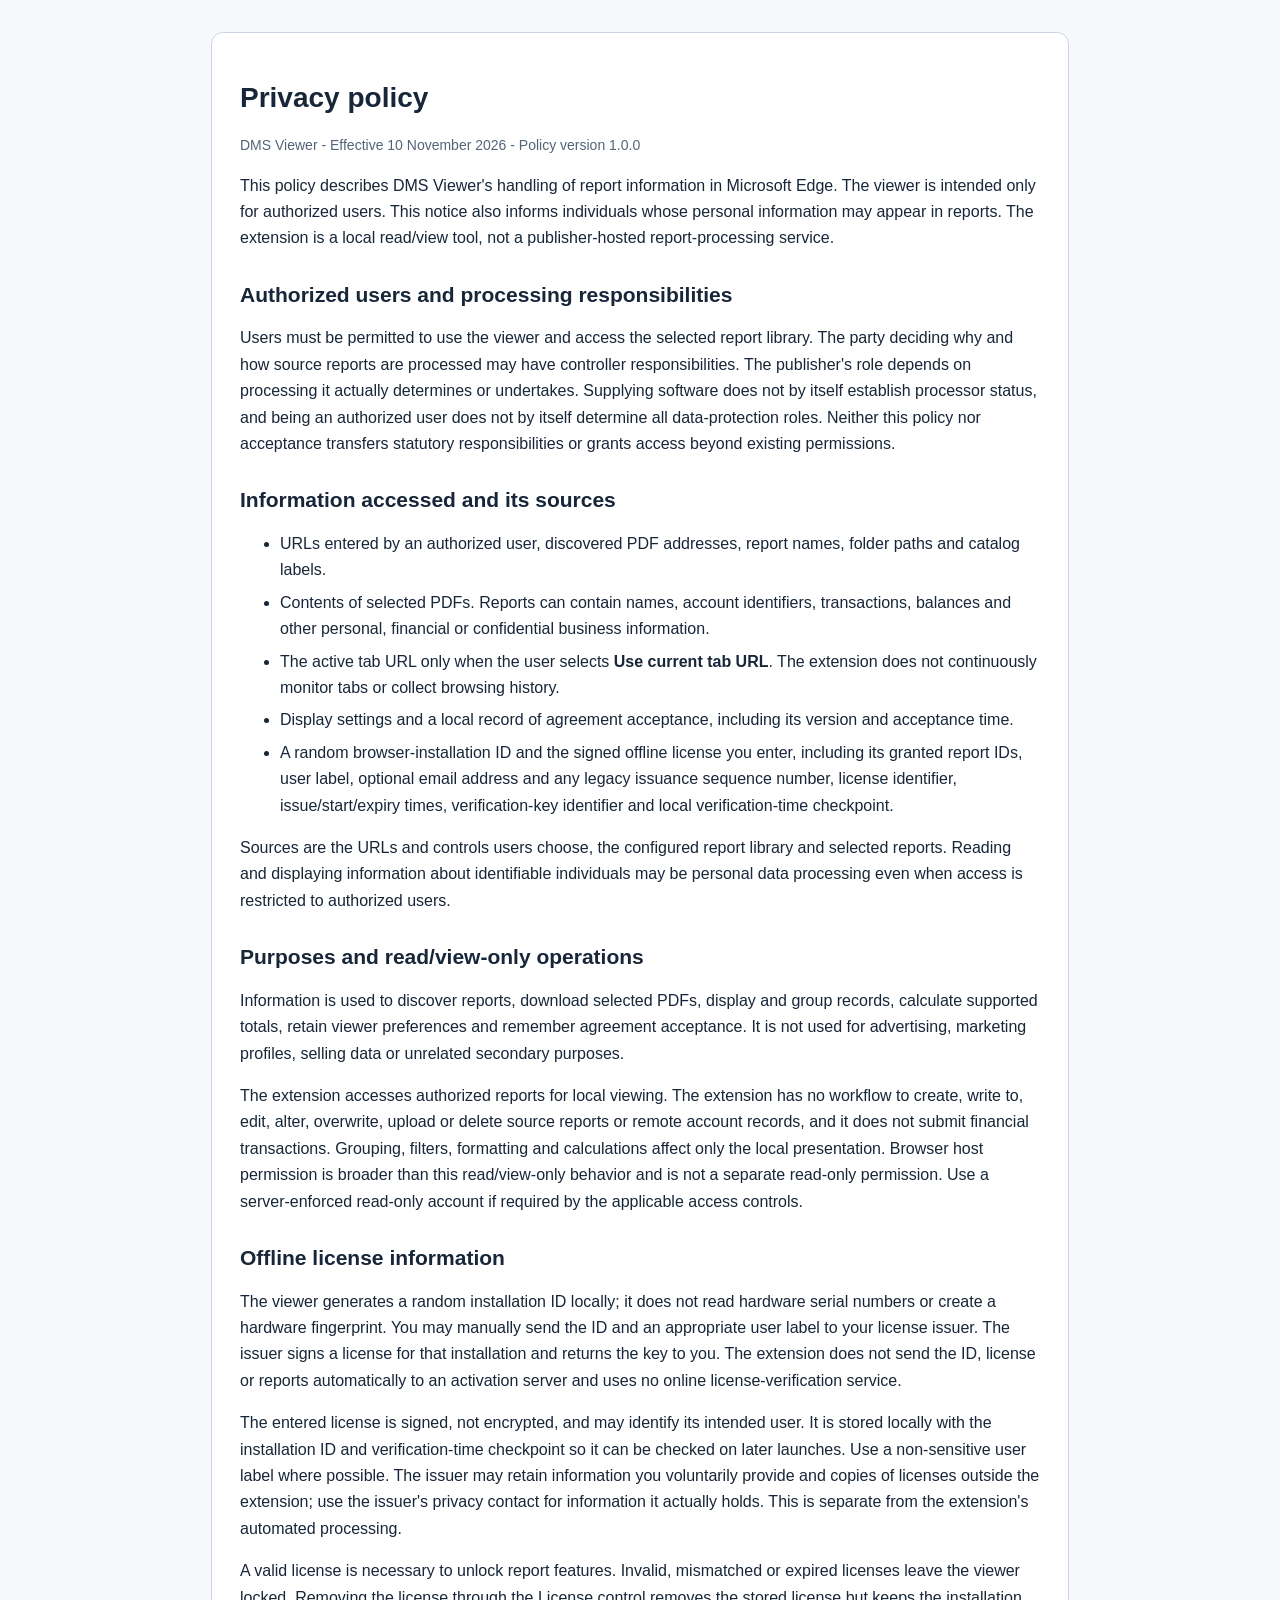
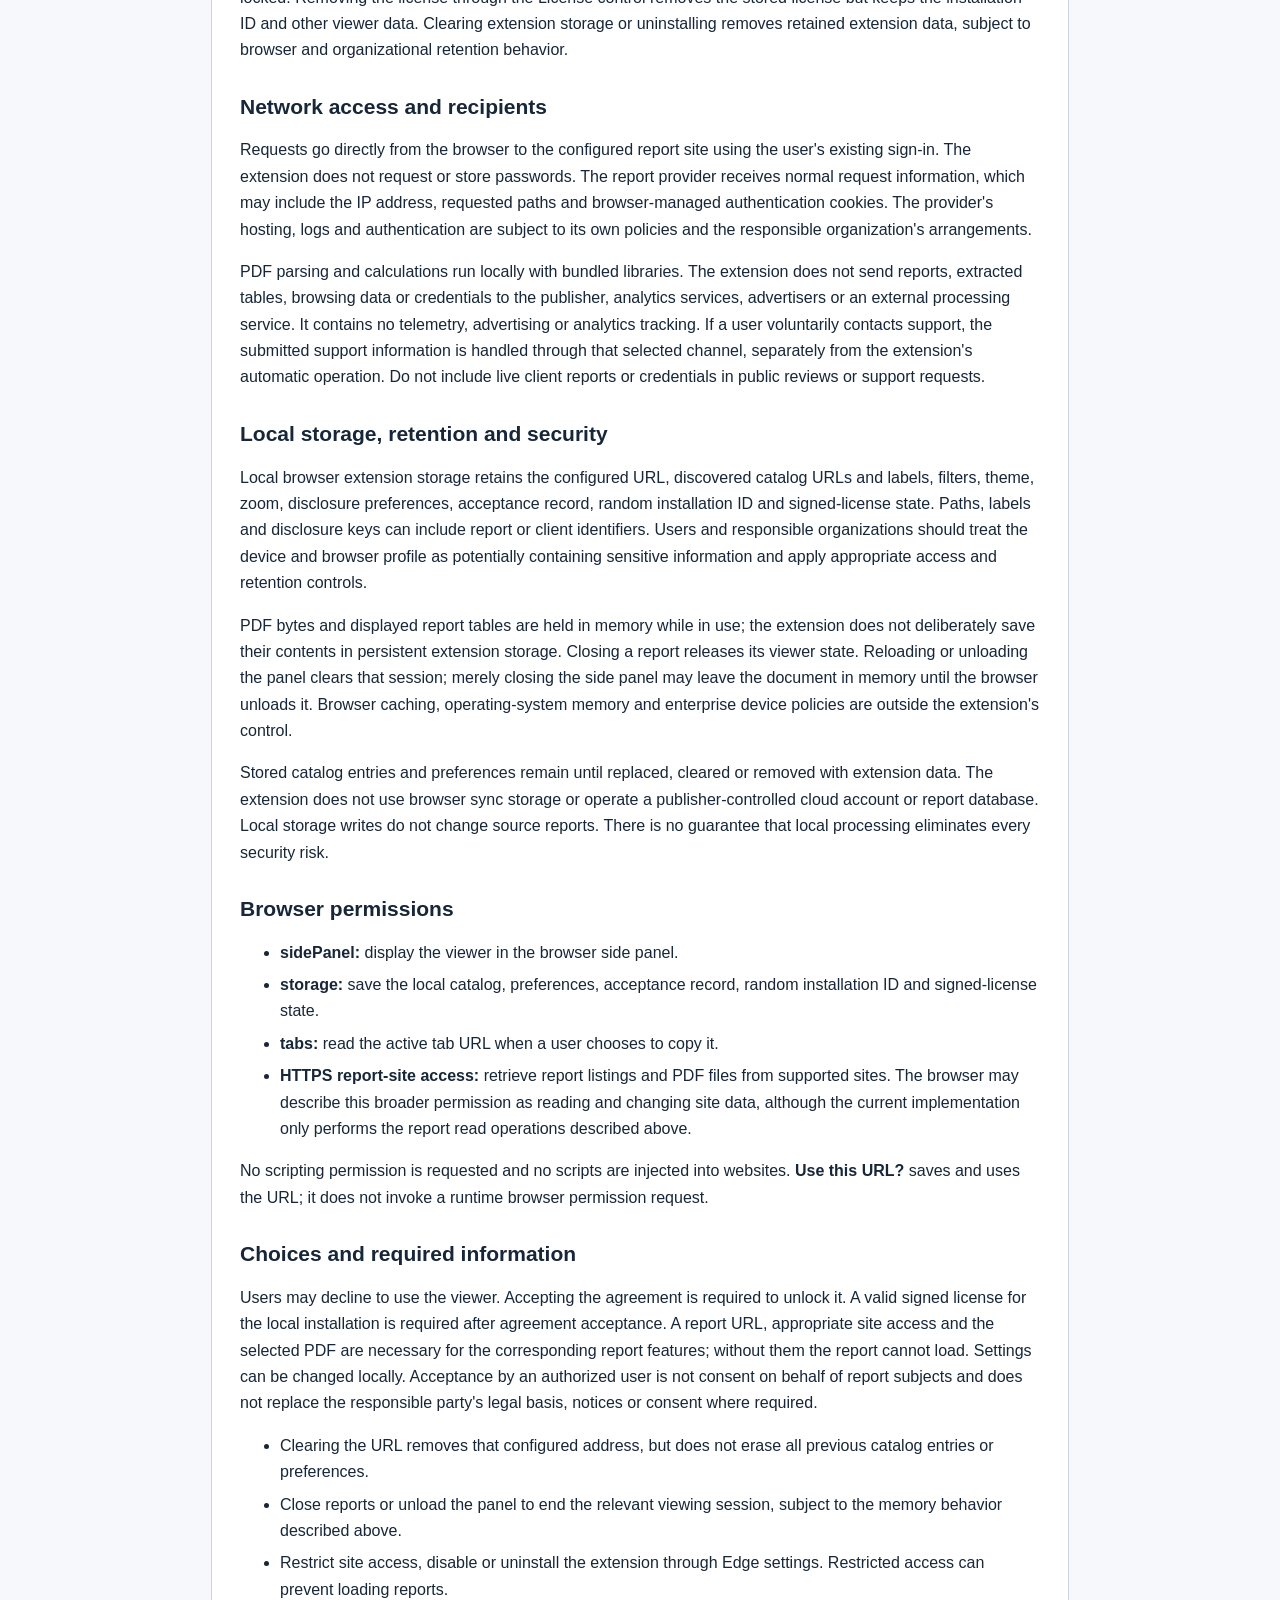
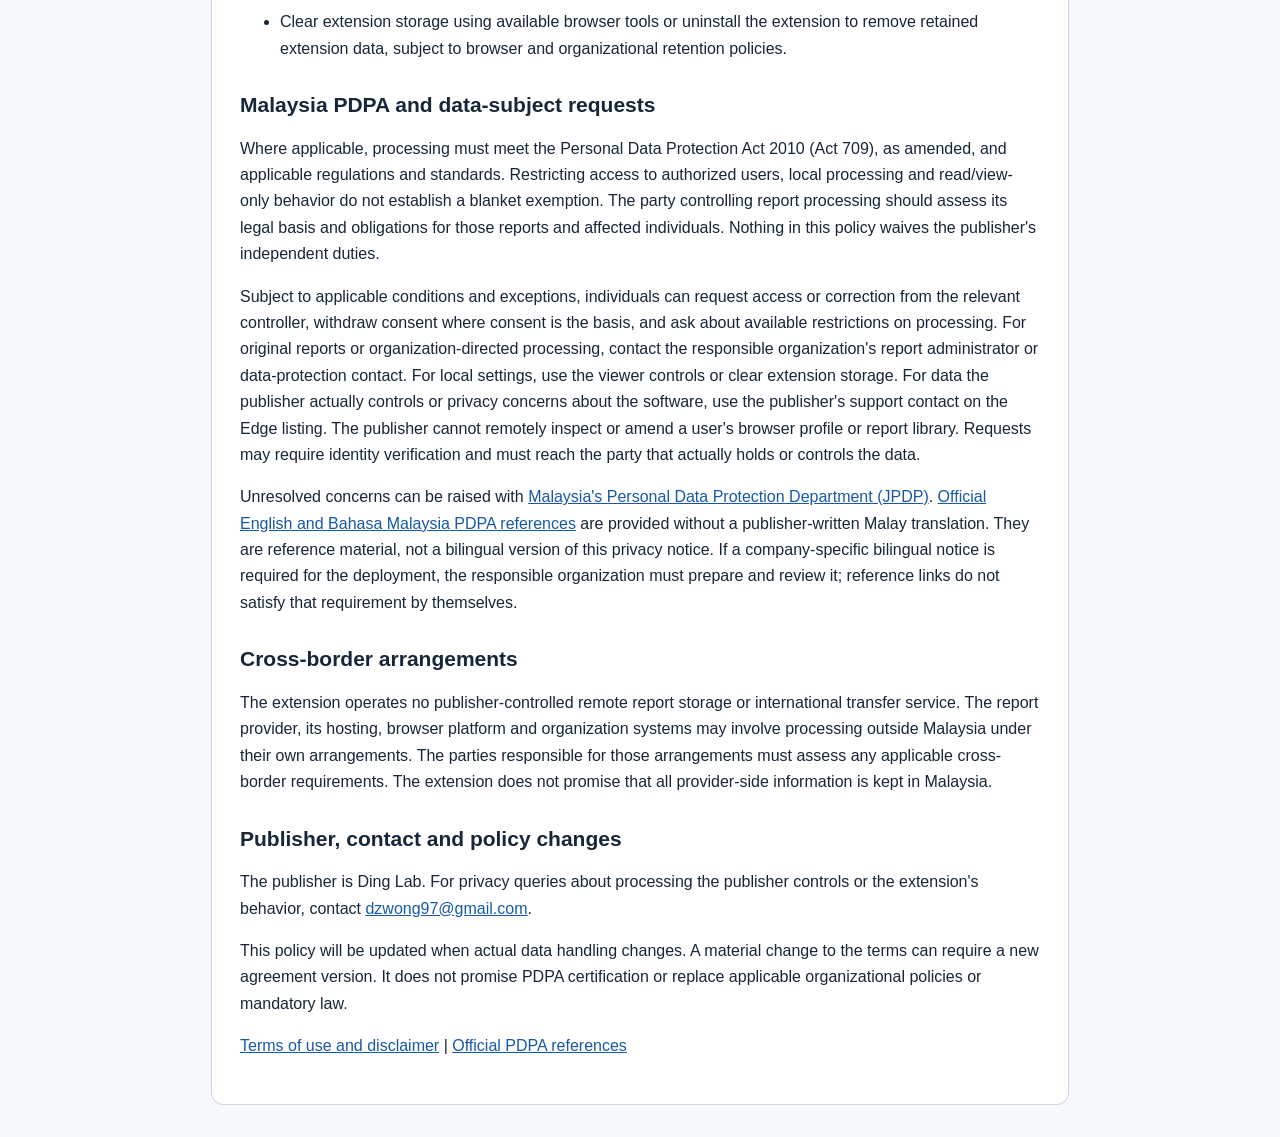
==== index.html @ 30d043ea "Publish DMS Viewer privacy policy and legal pages" ====
<!doctype html>
<html lang="en"><head><meta charset="utf-8"><meta name="viewport" content="width=device-width, initial-scale=1"><title>Privacy policy | DMS Viewer</title><link rel="stylesheet" href="legal.css"><script src="legal-page.js" defer></script></head><body><main><h1>Privacy policy</h1>
<p class="meta">DMS Viewer - Effective 10 November 2026 - Policy version 1.0.0</p>
<p>This policy describes DMS Viewer's handling of report information in Microsoft Edge. The viewer is intended only for authorized users. This notice also informs individuals whose personal information may appear in reports. The extension is a local read/view tool, not a publisher-hosted report-processing service.</p>
<h2>Authorized users and processing responsibilities</h2>
<p>Users must be permitted to use the viewer and access the selected report library. The party deciding why and how source reports are processed may have controller responsibilities. The publisher's role depends on processing it actually determines or undertakes. Supplying software does not by itself establish processor status, and being an authorized user does not by itself determine all data-protection roles. Neither this policy nor acceptance transfers statutory responsibilities or grants access beyond existing permissions.</p>
<h2>Information accessed and its sources</h2>
<ul><li>URLs entered by an authorized user, discovered PDF addresses, report names, folder paths and catalog labels.</li><li>Contents of selected PDFs. Reports can contain names, account identifiers, transactions, balances and other personal, financial or confidential business information.</li><li>The active tab URL only when the user selects <strong>Use current tab URL</strong>. The extension does not continuously monitor tabs or collect browsing history.</li><li>Display settings and a local record of agreement acceptance, including its version and acceptance time.</li><li>A random browser-installation ID and the signed offline license you enter, including its granted report IDs, user label, optional email address and any legacy issuance sequence number, license identifier, issue/start/expiry times, verification-key identifier and local verification-time checkpoint.</li></ul>
<p>Sources are the URLs and controls users choose, the configured report library and selected reports. Reading and displaying information about identifiable individuals may be personal data processing even when access is restricted to authorized users.</p>
<h2>Purposes and read/view-only operations</h2>
<p>Information is used to discover reports, download selected PDFs, display and group records, calculate supported totals, retain viewer preferences and remember agreement acceptance. It is not used for advertising, marketing profiles, selling data or unrelated secondary purposes.</p>
<p>The extension accesses authorized reports for local viewing. The extension has no workflow to create, write to, edit, alter, overwrite, upload or delete source reports or remote account records, and it does not submit financial transactions. Grouping, filters, formatting and calculations affect only the local presentation. Browser host permission is broader than this read/view-only behavior and is not a separate read-only permission. Use a server-enforced read-only account if required by the applicable access controls.</p>
<h2>Offline license information</h2>
<p>The viewer generates a random installation ID locally; it does not read hardware serial numbers or create a hardware fingerprint. You may manually send the ID and an appropriate user label to your license issuer. The issuer signs a license for that installation and returns the key to you. The extension does not send the ID, license or reports automatically to an activation server and uses no online license-verification service.</p>
<p>The entered license is signed, not encrypted, and may identify its intended user. It is stored locally with the installation ID and verification-time checkpoint so it can be checked on later launches. Use a non-sensitive user label where possible. The issuer may retain information you voluntarily provide and copies of licenses outside the extension; use the issuer's privacy contact for information it actually holds. This is separate from the extension's automated processing.</p>
<p>A valid license is necessary to unlock report features. Invalid, mismatched or expired licenses leave the viewer locked. Removing the license through the License control removes the stored license but keeps the installation ID and other viewer data. Clearing extension storage or uninstalling removes retained extension data, subject to browser and organizational retention behavior.</p>
<h2>Network access and recipients</h2>
<p>Requests go directly from the browser to the configured report site using the user's existing sign-in. The extension does not request or store passwords. The report provider receives normal request information, which may include the IP address, requested paths and browser-managed authentication cookies. The provider's hosting, logs and authentication are subject to its own policies and the responsible organization's arrangements.</p>
<p>PDF parsing and calculations run locally with bundled libraries. The extension does not send reports, extracted tables, browsing data or credentials to the publisher, analytics services, advertisers or an external processing service. It contains no telemetry, advertising or analytics tracking. If a user voluntarily contacts support, the submitted support information is handled through that selected channel, separately from the extension's automatic operation. Do not include live client reports or credentials in public reviews or support requests.</p>
<h2>Local storage, retention and security</h2>
<p>Local browser extension storage retains the configured URL, discovered catalog URLs and labels, filters, theme, zoom, disclosure preferences, acceptance record, random installation ID and signed-license state. Paths, labels and disclosure keys can include report or client identifiers. Users and responsible organizations should treat the device and browser profile as potentially containing sensitive information and apply appropriate access and retention controls.</p>
<p>PDF bytes and displayed report tables are held in memory while in use; the extension does not deliberately save their contents in persistent extension storage. Closing a report releases its viewer state. Reloading or unloading the panel clears that session; merely closing the side panel may leave the document in memory until the browser unloads it. Browser caching, operating-system memory and enterprise device policies are outside the extension's control.</p>
<p>Stored catalog entries and preferences remain until replaced, cleared or removed with extension data. The extension does not use browser sync storage or operate a publisher-controlled cloud account or report database. Local storage writes do not change source reports. There is no guarantee that local processing eliminates every security risk.</p>
<h2>Browser permissions</h2>
<ul><li><strong>sidePanel:</strong> display the viewer in the browser side panel.</li><li><strong>storage:</strong> save the local catalog, preferences, acceptance record, random installation ID and signed-license state.</li><li><strong>tabs:</strong> read the active tab URL when a user chooses to copy it.</li><li><strong>HTTPS report-site access:</strong> retrieve report listings and PDF files from supported sites. The browser may describe this broader permission as reading and changing site data, although the current implementation only performs the report read operations described above.</li></ul>
<p>No scripting permission is requested and no scripts are injected into websites. <strong>Use this URL?</strong> saves and uses the URL; it does not invoke a runtime browser permission request.</p>
<h2>Choices and required information</h2>
<p>Users may decline to use the viewer. Accepting the agreement is required to unlock it. A valid signed license for the local installation is required after agreement acceptance. A report URL, appropriate site access and the selected PDF are necessary for the corresponding report features; without them the report cannot load. Settings can be changed locally. Acceptance by an authorized user is not consent on behalf of report subjects and does not replace the responsible party's legal basis, notices or consent where required.</p>
<ul><li>Clearing the URL removes that configured address, but does not erase all previous catalog entries or preferences.</li><li>Close reports or unload the panel to end the relevant viewing session, subject to the memory behavior described above.</li><li>Restrict site access, disable or uninstall the extension through Edge settings. Restricted access can prevent loading reports.</li><li>Clear extension storage using available browser tools or uninstall the extension to remove retained extension data, subject to browser and organizational retention policies.</li></ul>
<h2>Malaysia PDPA and data-subject requests</h2>
<p>Where applicable, processing must meet the Personal Data Protection Act 2010 (Act 709), as amended, and applicable regulations and standards. Restricting access to authorized users, local processing and read/view-only behavior do not establish a blanket exemption. The party controlling report processing should assess its legal basis and obligations for those reports and affected individuals. Nothing in this policy waives the publisher's independent duties.</p>
<p>Subject to applicable conditions and exceptions, individuals can request access or correction from the relevant controller, withdraw consent where consent is the basis, and ask about available restrictions on processing. For original reports or organization-directed processing, contact the responsible organization's report administrator or data-protection contact. For local settings, use the viewer controls or clear extension storage. For data the publisher actually controls or privacy concerns about the software, use the publisher's support contact on the Edge listing. The publisher cannot remotely inspect or amend a user's browser profile or report library. Requests may require identity verification and must reach the party that actually holds or controls the data.</p>
<p>Unresolved concerns can be raised with <a href="https://www.pdp.gov.my/" target="_blank" rel="noopener">Malaysia's Personal Data Protection Department (JPDP)</a>. <a href="pdpa-official-references.html">Official English and Bahasa Malaysia PDPA references</a> are provided without a publisher-written Malay translation. They are reference material, not a bilingual version of this privacy notice. If a company-specific bilingual notice is required for the deployment, the responsible organization must prepare and review it; reference links do not satisfy that requirement by themselves.</p>
<h2>Cross-border arrangements</h2>
<p>The extension operates no publisher-controlled remote report storage or international transfer service. The report provider, its hosting, browser platform and organization systems may involve processing outside Malaysia under their own arrangements. The parties responsible for those arrangements must assess any applicable cross-border requirements. The extension does not promise that all provider-side information is kept in Malaysia.</p>
<h2>Publisher, contact and policy changes</h2>
<p>The publisher is Ding Lab. For privacy queries about processing the publisher controls or the extension's behavior, contact <a href="mailto:dzwong97@gmail.com">dzwong97@gmail.com</a>.</p>
<p>This policy will be updated when actual data handling changes. A material change to the terms can require a new agreement version. It does not promise PDPA certification or replace applicable organizational policies or mandatory law.</p>
<p><a href="disclaimer.html">Terms of use and disclaimer</a> | <a href="pdpa-official-references.html">Official PDPA references</a></p>
</main></body></html>
---- legal.css ----
body{margin:0;background:#f6f8fb;color:#172638;font:16px/1.65 "Segoe UI",Arial,sans-serif}main{max-width:800px;margin:32px auto;padding:28px;background:#fff;border:1px solid #cbd5e1;border-radius:12px}h1,h2{line-height:1.25}h1{font-size:28px}h2{font-size:21px;margin-top:30px}a{color:#1759a6}li+li{margin-top:6px}.meta{color:#536477;font-size:14px}@media(max-width:600px){main{margin:0;padding:20px;border:0;border-radius:0}}
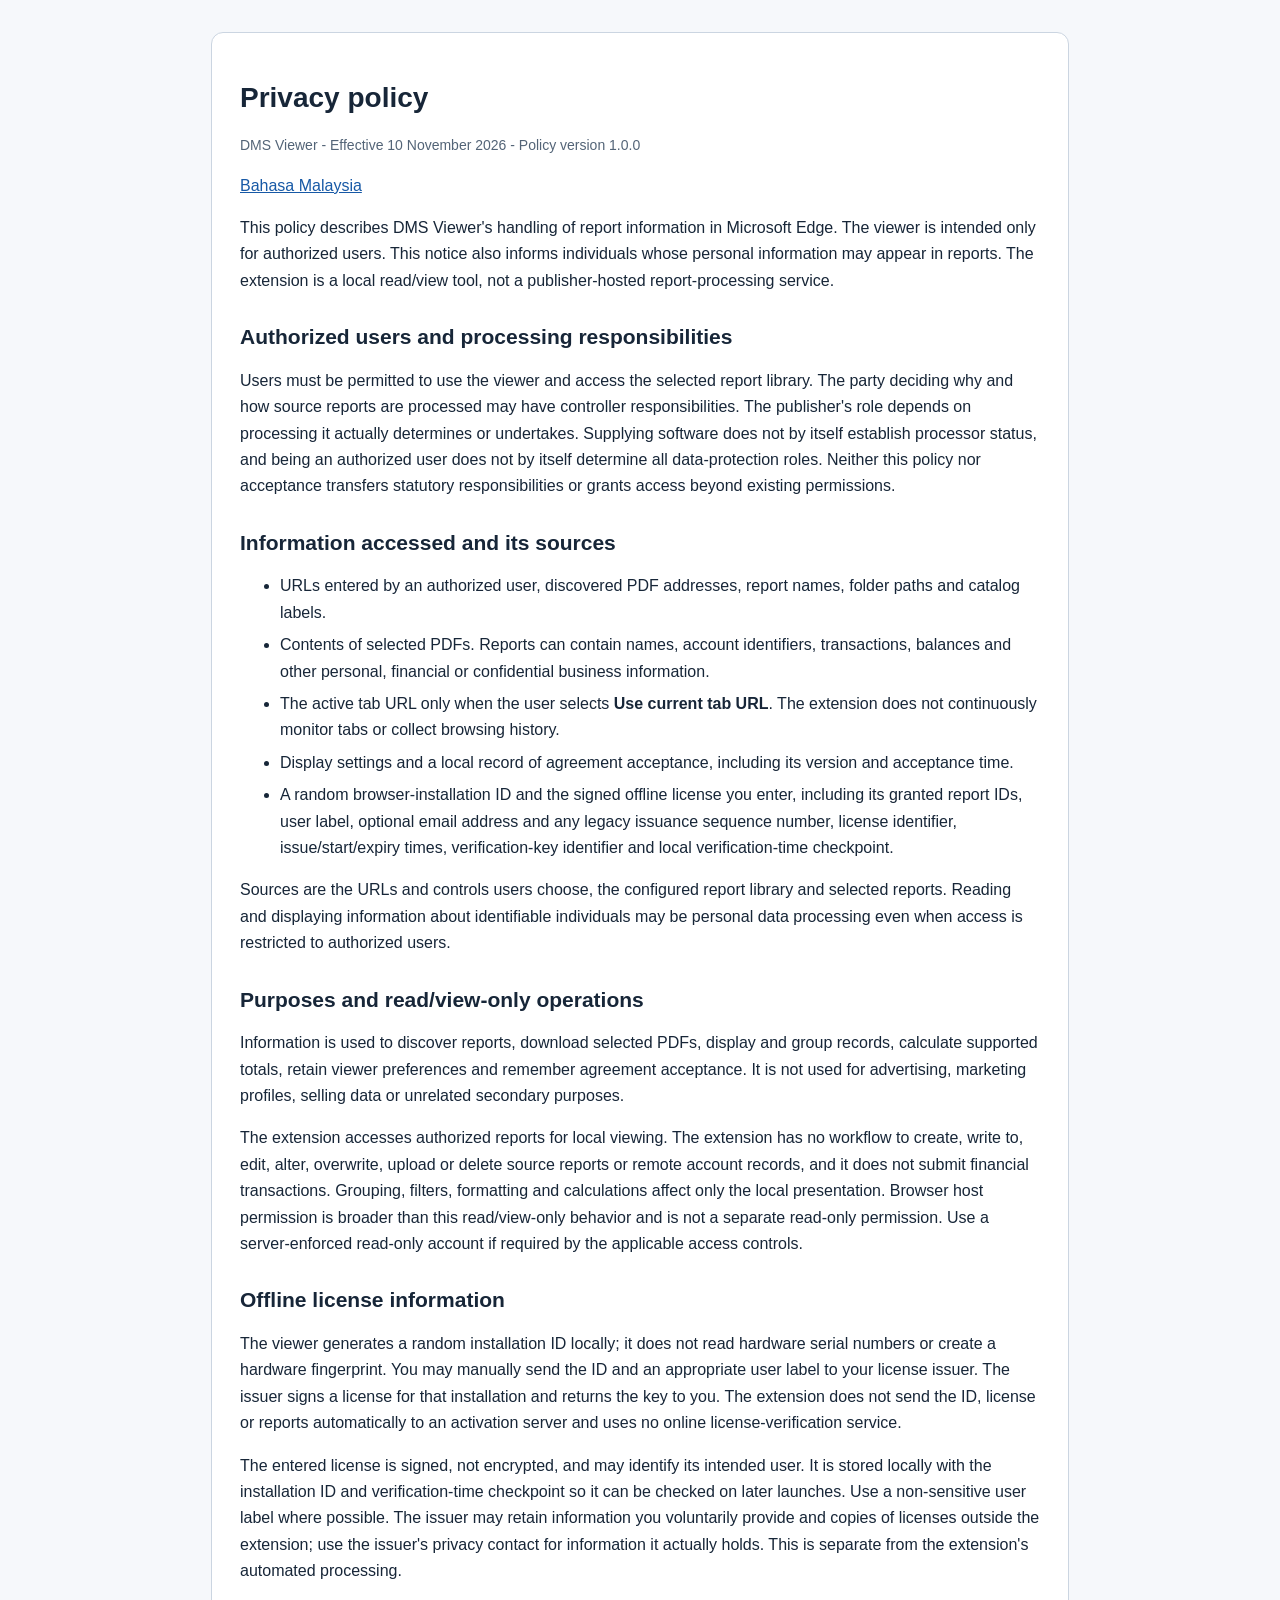
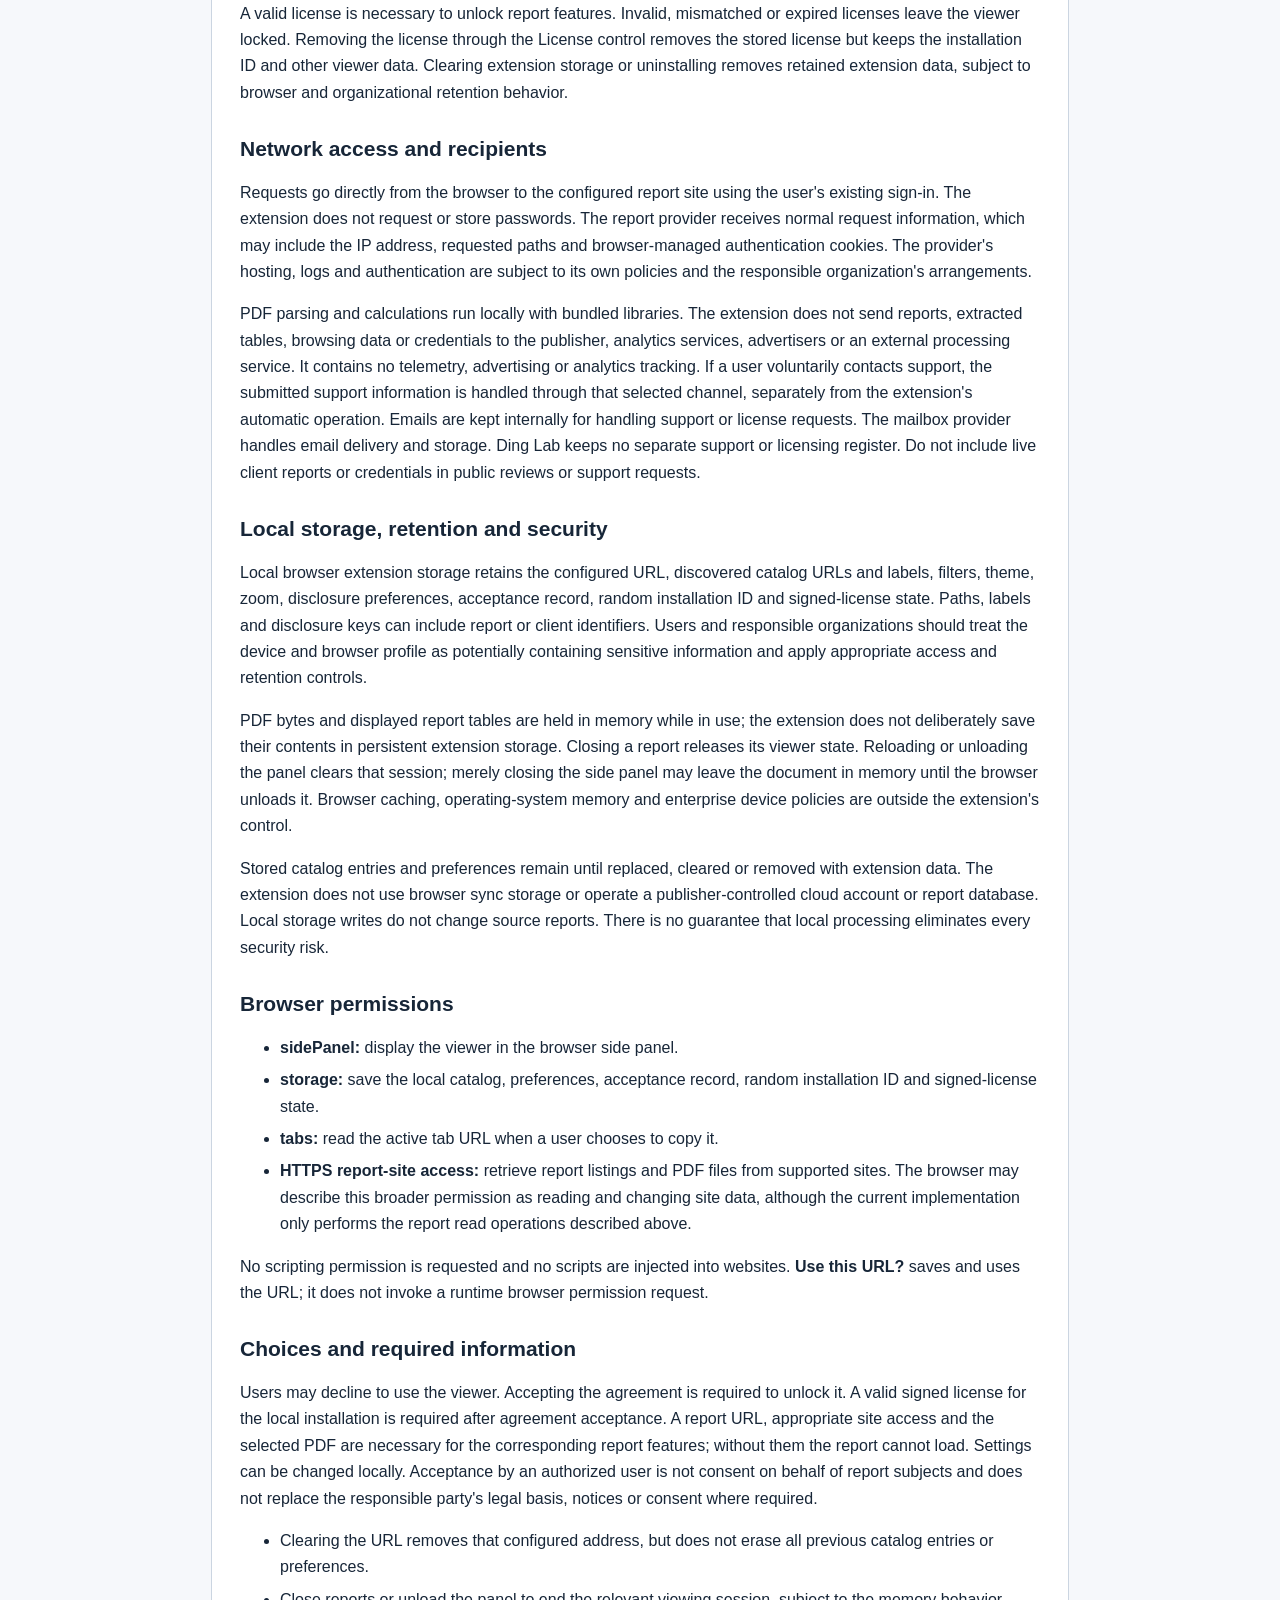
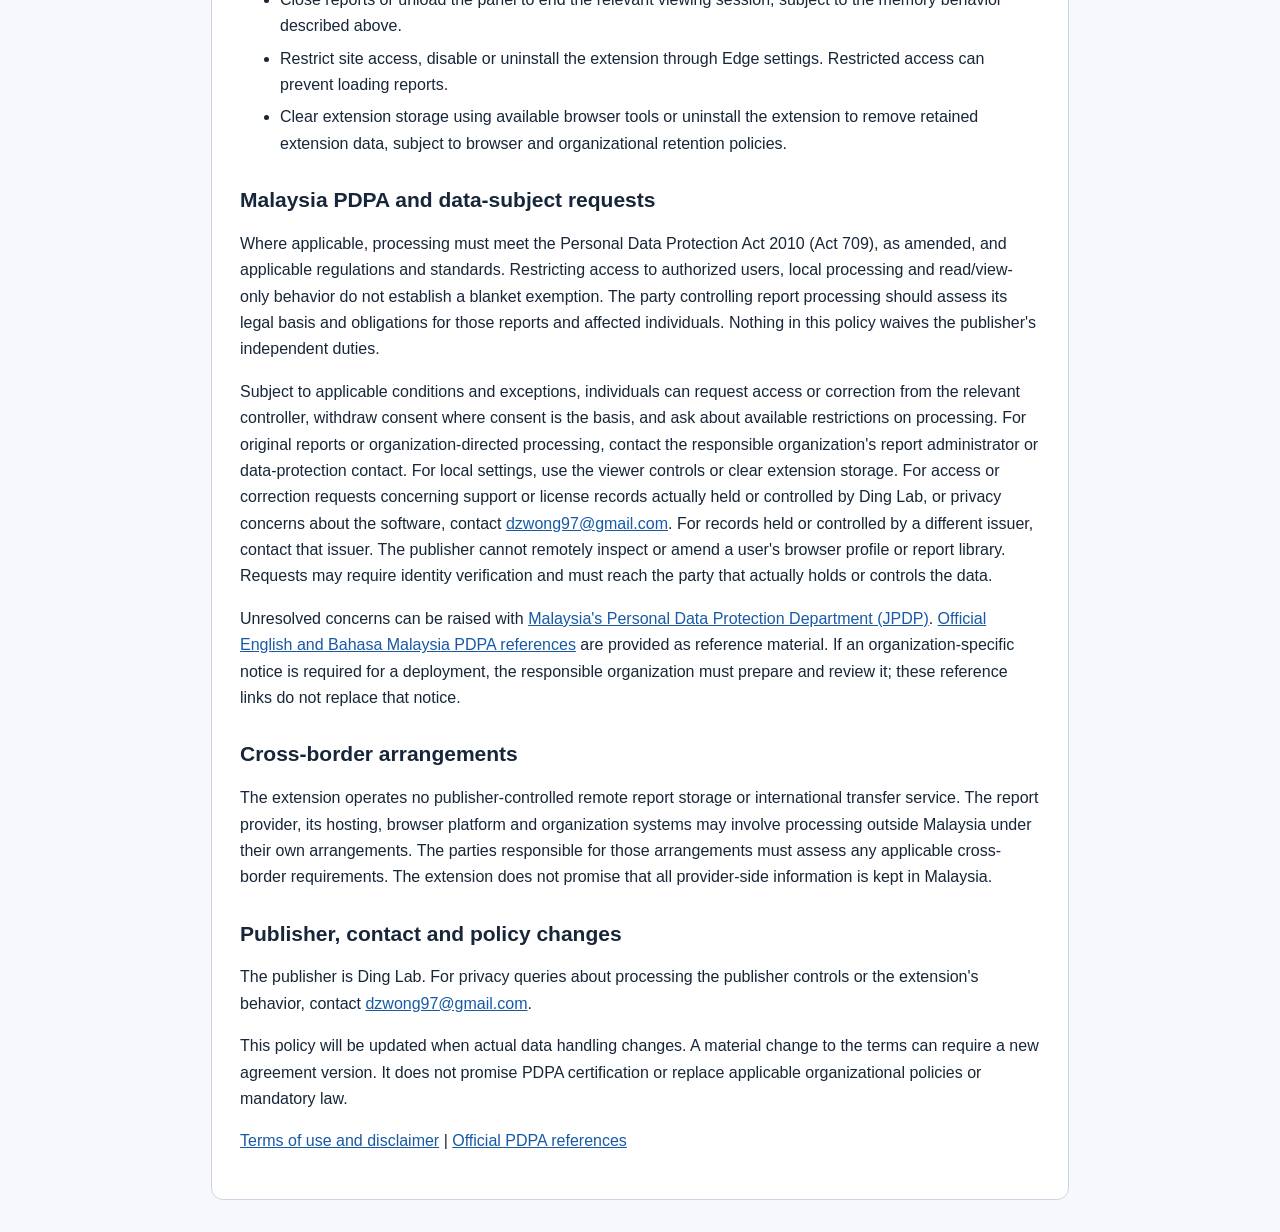
==== commit 62749613: "Publish bilingual privacy notice and clarify support email handling" ====
--- a/index.html
+++ b/index.html
@@ -1,6 +1,7 @@
 <!doctype html>
 <html lang="en"><head><meta charset="utf-8"><meta name="viewport" content="width=device-width, initial-scale=1"><title>Privacy policy | DMS Viewer</title><link rel="stylesheet" href="legal.css"><script src="legal-page.js" defer></script></head><body><main><h1>Privacy policy</h1>
 <p class="meta">DMS Viewer - Effective 10 November 2026 - Policy version 1.0.0</p>
+<p><a href="privacy-policy-ms.html" lang="ms">Bahasa Malaysia</a></p>
 <p>This policy describes DMS Viewer's handling of report information in Microsoft Edge. The viewer is intended only for authorized users. This notice also informs individuals whose personal information may appear in reports. The extension is a local read/view tool, not a publisher-hosted report-processing service.</p>
 <h2>Authorized users and processing responsibilities</h2>
 <p>Users must be permitted to use the viewer and access the selected report library. The party deciding why and how source reports are processed may have controller responsibilities. The publisher's role depends on processing it actually determines or undertakes. Supplying software does not by itself establish processor status, and being an authorized user does not by itself determine all data-protection roles. Neither this policy nor acceptance transfers statutory responsibilities or grants access beyond existing permissions.</p>
@@ -16,7 +17,7 @@
 <p>A valid license is necessary to unlock report features. Invalid, mismatched or expired licenses leave the viewer locked. Removing the license through the License control removes the stored license but keeps the installation ID and other viewer data. Clearing extension storage or uninstalling removes retained extension data, subject to browser and organizational retention behavior.</p>
 <h2>Network access and recipients</h2>
 <p>Requests go directly from the browser to the configured report site using the user's existing sign-in. The extension does not request or store passwords. The report provider receives normal request information, which may include the IP address, requested paths and browser-managed authentication cookies. The provider's hosting, logs and authentication are subject to its own policies and the responsible organization's arrangements.</p>
-<p>PDF parsing and calculations run locally with bundled libraries. The extension does not send reports, extracted tables, browsing data or credentials to the publisher, analytics services, advertisers or an external processing service. It contains no telemetry, advertising or analytics tracking. If a user voluntarily contacts support, the submitted support information is handled through that selected channel, separately from the extension's automatic operation. Do not include live client reports or credentials in public reviews or support requests.</p>
+<p>PDF parsing and calculations run locally with bundled libraries. The extension does not send reports, extracted tables, browsing data or credentials to the publisher, analytics services, advertisers or an external processing service. It contains no telemetry, advertising or analytics tracking. If a user voluntarily contacts support, the submitted support information is handled through that selected channel, separately from the extension's automatic operation. Emails are kept internally for handling support or license requests. The mailbox provider handles email delivery and storage. Ding Lab keeps no separate support or licensing register. Do not include live client reports or credentials in public reviews or support requests.</p>
 <h2>Local storage, retention and security</h2>
 <p>Local browser extension storage retains the configured URL, discovered catalog URLs and labels, filters, theme, zoom, disclosure preferences, acceptance record, random installation ID and signed-license state. Paths, labels and disclosure keys can include report or client identifiers. Users and responsible organizations should treat the device and browser profile as potentially containing sensitive information and apply appropriate access and retention controls.</p>
 <p>PDF bytes and displayed report tables are held in memory while in use; the extension does not deliberately save their contents in persistent extension storage. Closing a report releases its viewer state. Reloading or unloading the panel clears that session; merely closing the side panel may leave the document in memory until the browser unloads it. Browser caching, operating-system memory and enterprise device policies are outside the extension's control.</p>
@@ -29,8 +30,8 @@
 <ul><li>Clearing the URL removes that configured address, but does not erase all previous catalog entries or preferences.</li><li>Close reports or unload the panel to end the relevant viewing session, subject to the memory behavior described above.</li><li>Restrict site access, disable or uninstall the extension through Edge settings. Restricted access can prevent loading reports.</li><li>Clear extension storage using available browser tools or uninstall the extension to remove retained extension data, subject to browser and organizational retention policies.</li></ul>
 <h2>Malaysia PDPA and data-subject requests</h2>
 <p>Where applicable, processing must meet the Personal Data Protection Act 2010 (Act 709), as amended, and applicable regulations and standards. Restricting access to authorized users, local processing and read/view-only behavior do not establish a blanket exemption. The party controlling report processing should assess its legal basis and obligations for those reports and affected individuals. Nothing in this policy waives the publisher's independent duties.</p>
-<p>Subject to applicable conditions and exceptions, individuals can request access or correction from the relevant controller, withdraw consent where consent is the basis, and ask about available restrictions on processing. For original reports or organization-directed processing, contact the responsible organization's report administrator or data-protection contact. For local settings, use the viewer controls or clear extension storage. For data the publisher actually controls or privacy concerns about the software, use the publisher's support contact on the Edge listing. The publisher cannot remotely inspect or amend a user's browser profile or report library. Requests may require identity verification and must reach the party that actually holds or controls the data.</p>
-<p>Unresolved concerns can be raised with <a href="https://www.pdp.gov.my/" target="_blank" rel="noopener">Malaysia's Personal Data Protection Department (JPDP)</a>. <a href="pdpa-official-references.html">Official English and Bahasa Malaysia PDPA references</a> are provided without a publisher-written Malay translation. They are reference material, not a bilingual version of this privacy notice. If a company-specific bilingual notice is required for the deployment, the responsible organization must prepare and review it; reference links do not satisfy that requirement by themselves.</p>
+<p>Subject to applicable conditions and exceptions, individuals can request access or correction from the relevant controller, withdraw consent where consent is the basis, and ask about available restrictions on processing. For original reports or organization-directed processing, contact the responsible organization's report administrator or data-protection contact. For local settings, use the viewer controls or clear extension storage. For access or correction requests concerning support or license records actually held or controlled by Ding Lab, or privacy concerns about the software, contact <a href="mailto:dzwong97@gmail.com">dzwong97@gmail.com</a>. For records held or controlled by a different issuer, contact that issuer. The publisher cannot remotely inspect or amend a user's browser profile or report library. Requests may require identity verification and must reach the party that actually holds or controls the data.</p>
+<p>Unresolved concerns can be raised with <a href="https://www.pdp.gov.my/" target="_blank" rel="noopener">Malaysia's Personal Data Protection Department (JPDP)</a>. <a href="pdpa-official-references.html">Official English and Bahasa Malaysia PDPA references</a> are provided as reference material. If an organization-specific notice is required for a deployment, the responsible organization must prepare and review it; these reference links do not replace that notice.</p>
 <h2>Cross-border arrangements</h2>
 <p>The extension operates no publisher-controlled remote report storage or international transfer service. The report provider, its hosting, browser platform and organization systems may involve processing outside Malaysia under their own arrangements. The parties responsible for those arrangements must assess any applicable cross-border requirements. The extension does not promise that all provider-side information is kept in Malaysia.</p>
 <h2>Publisher, contact and policy changes</h2>
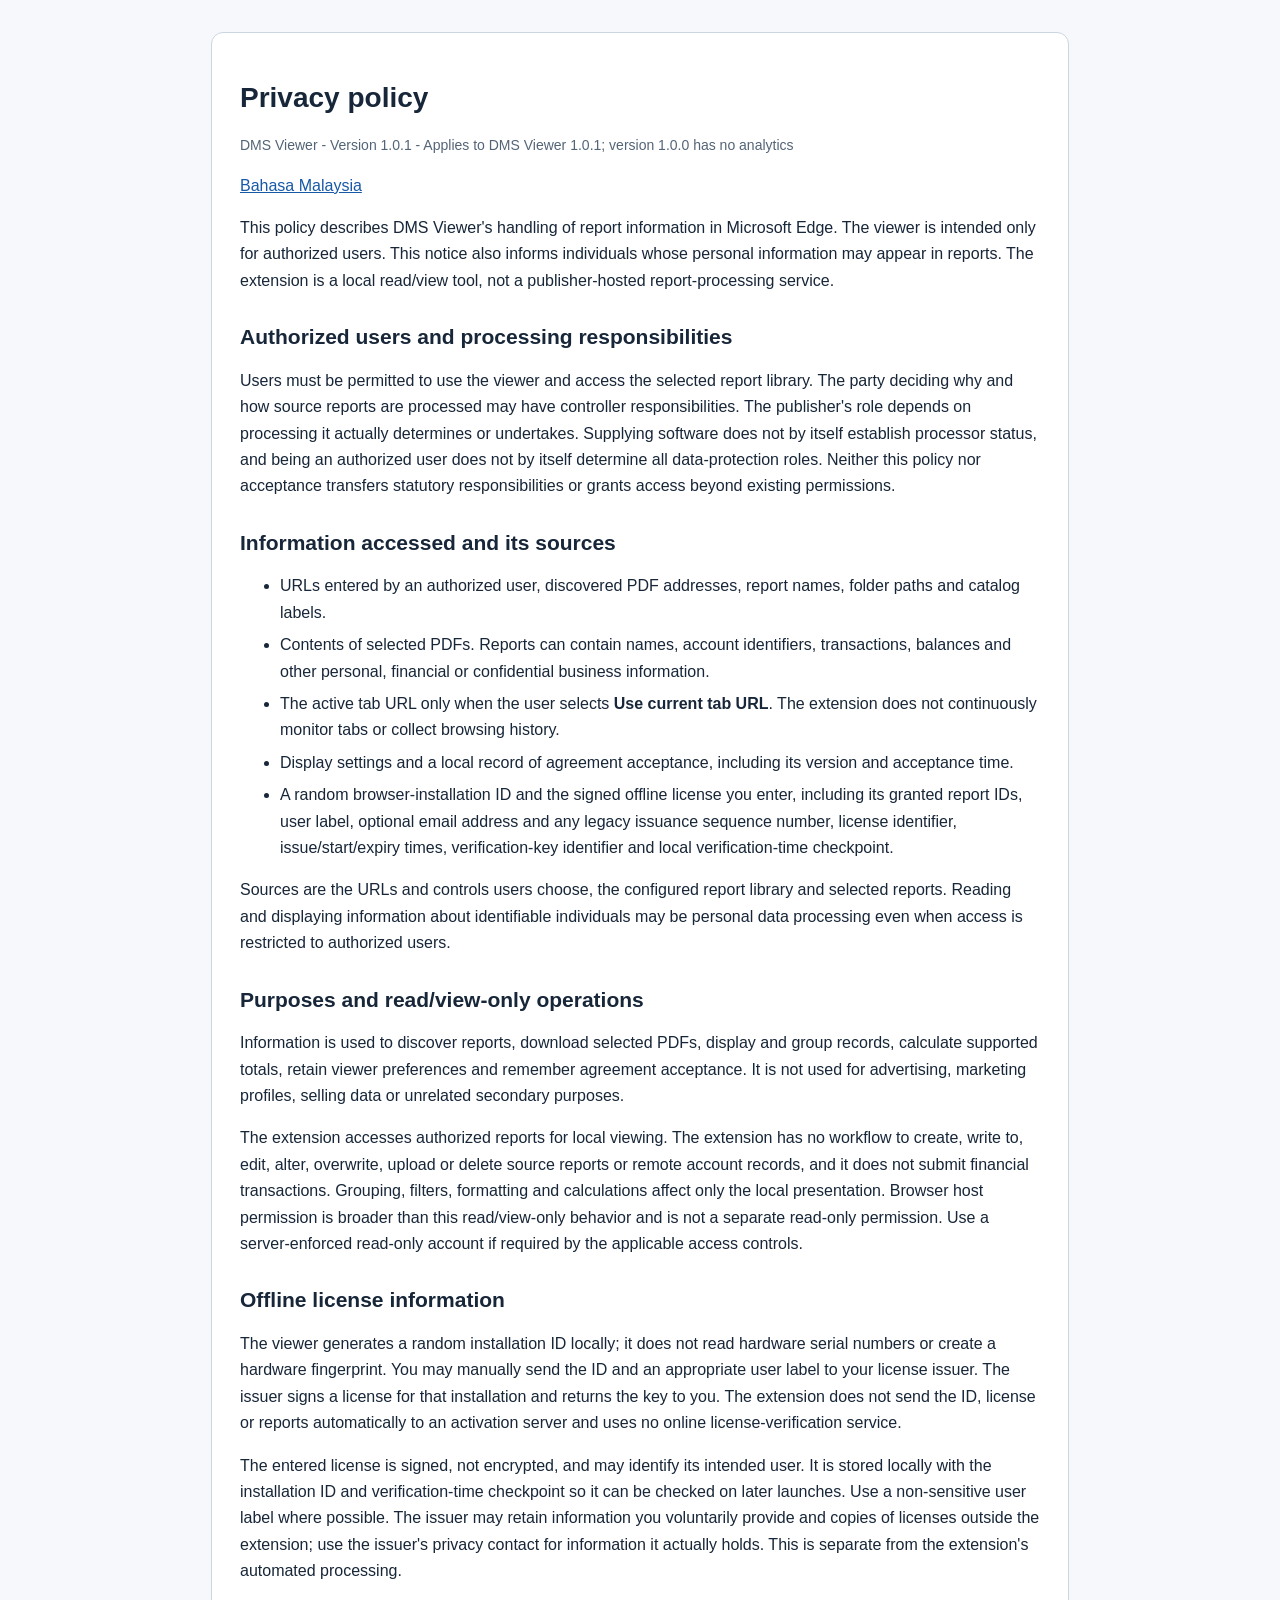
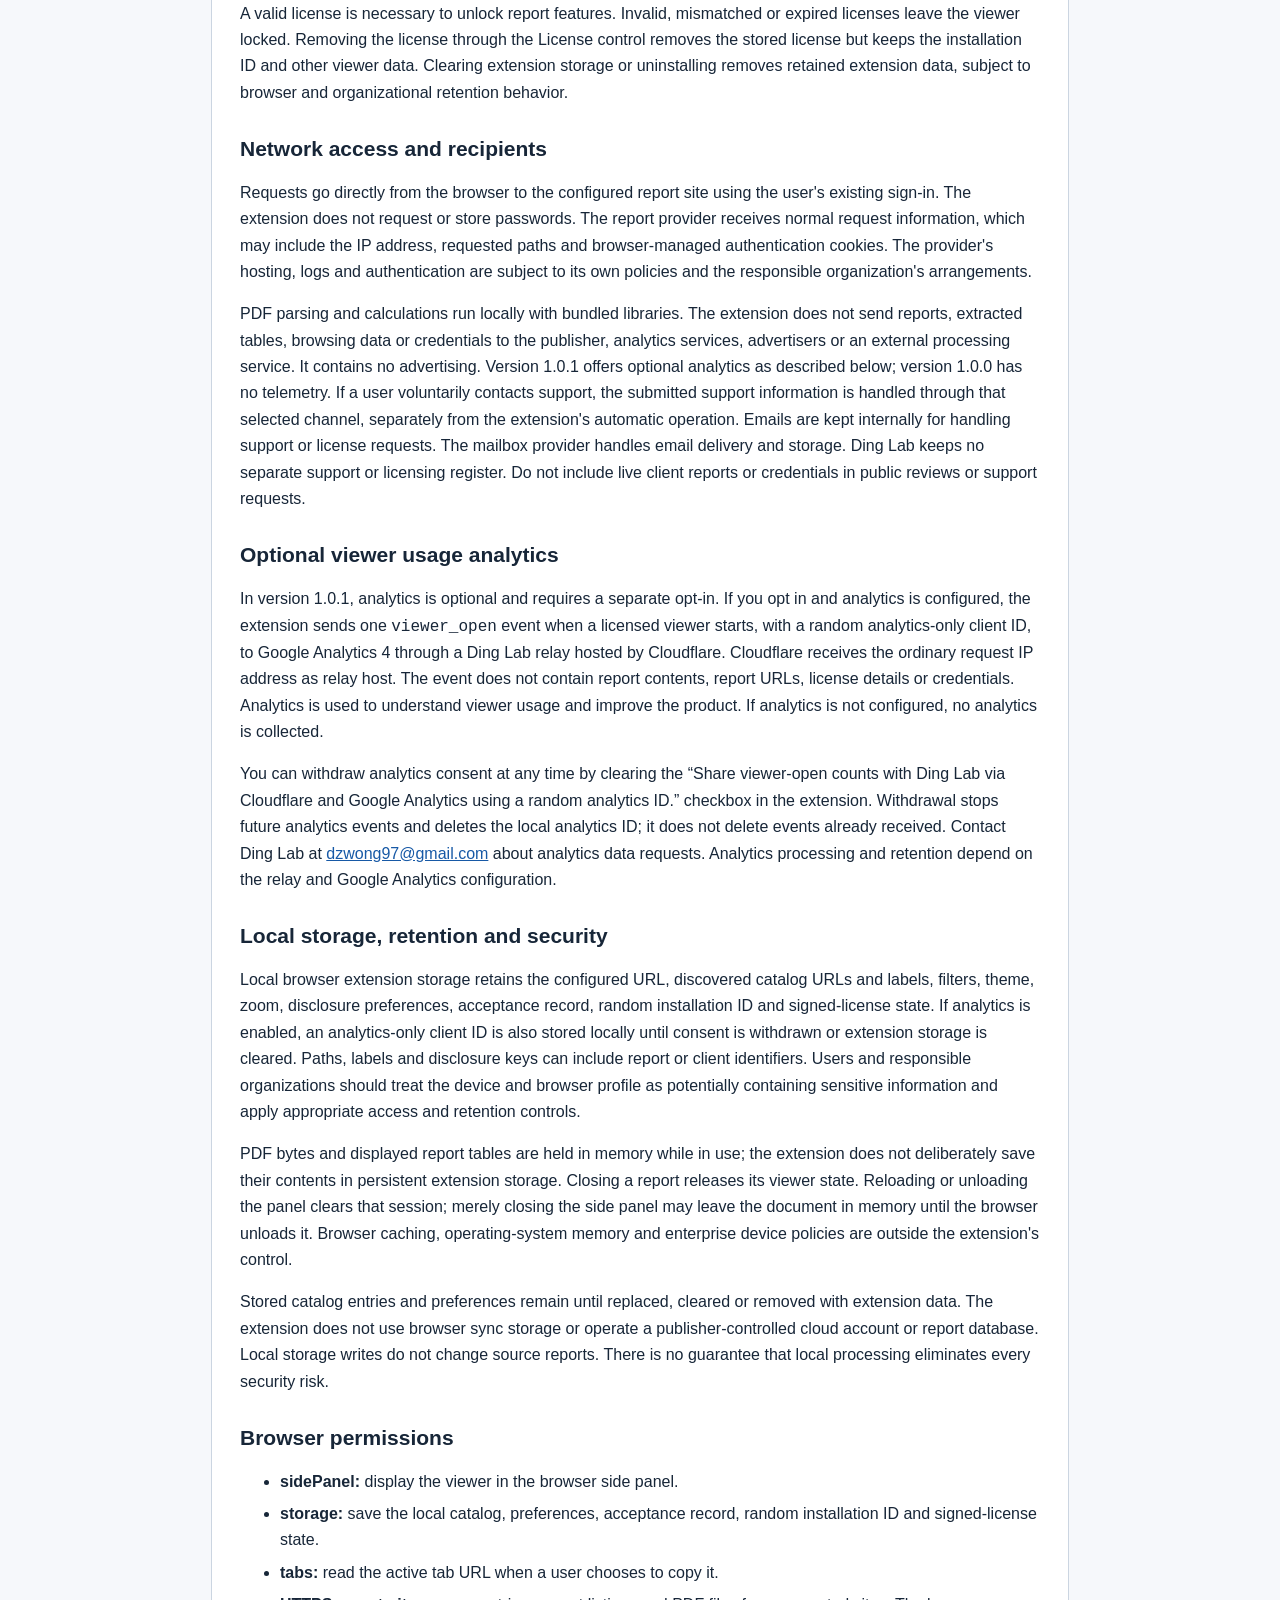
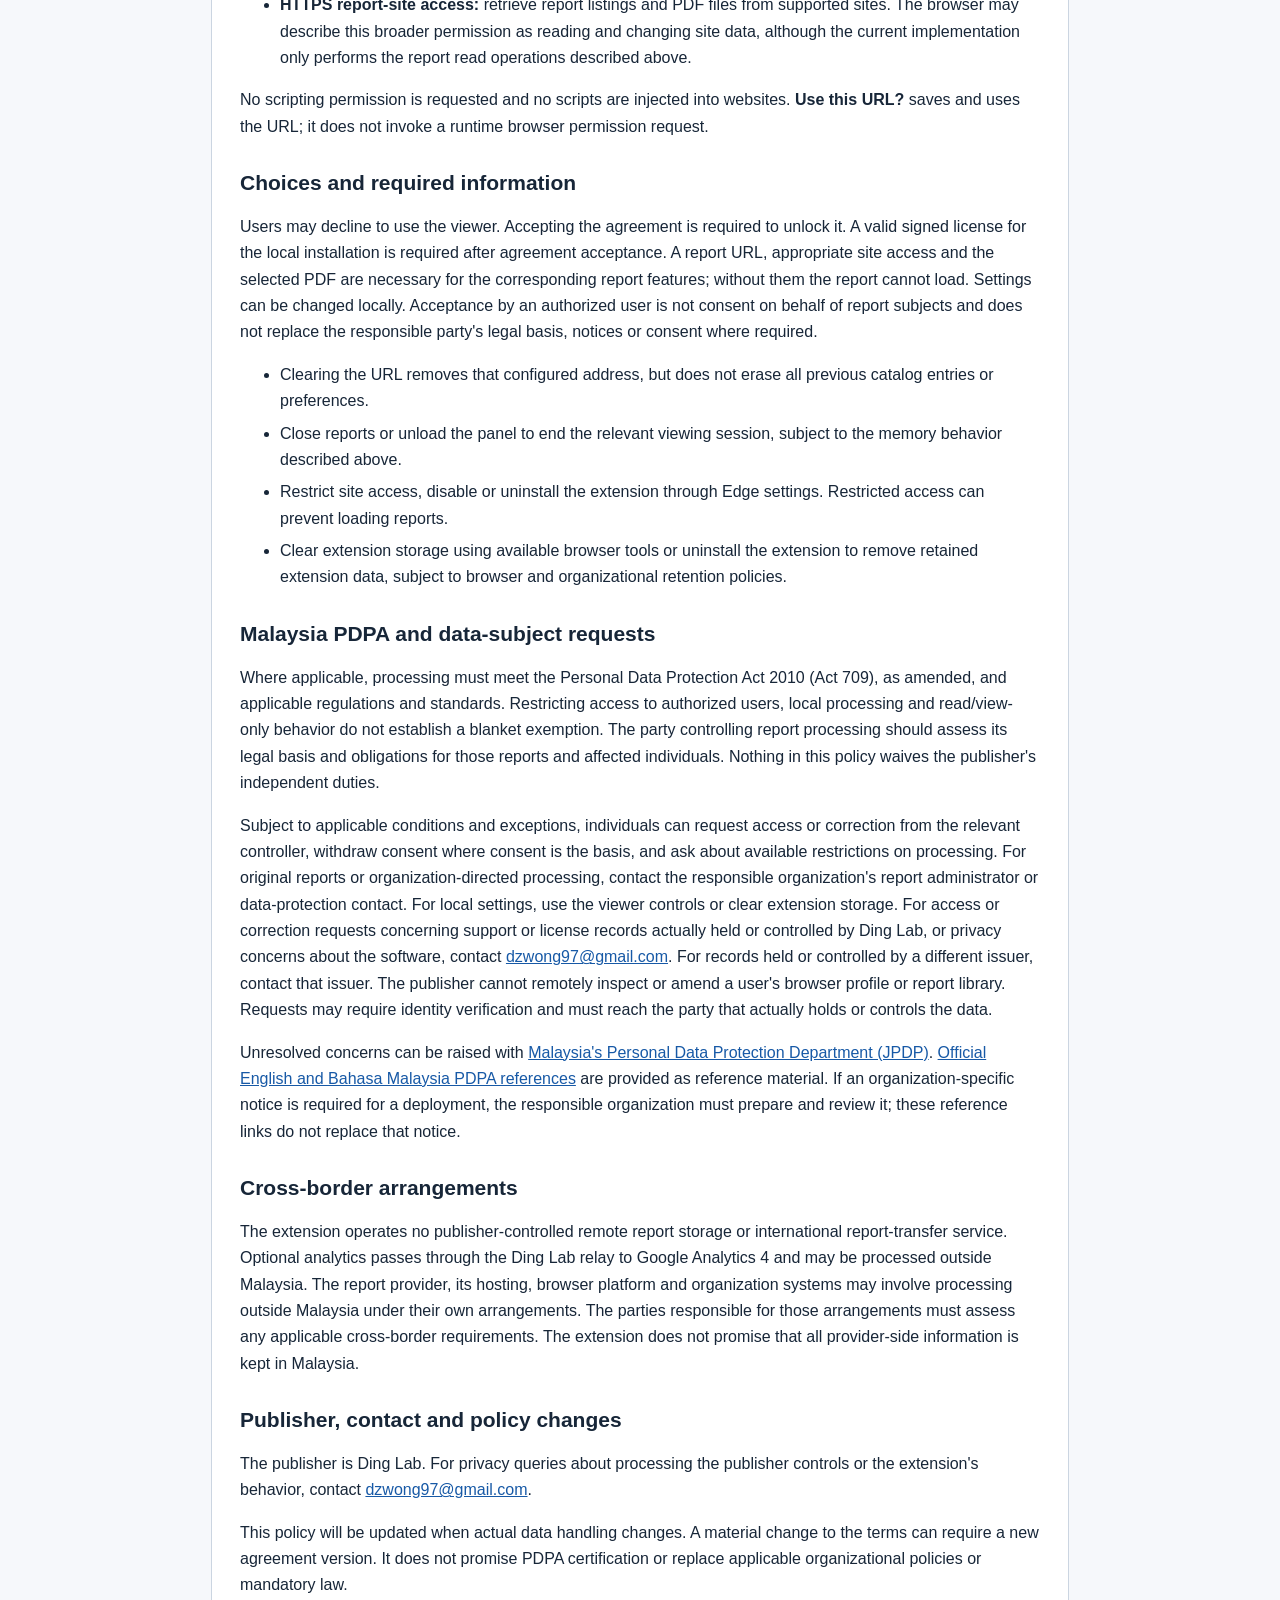
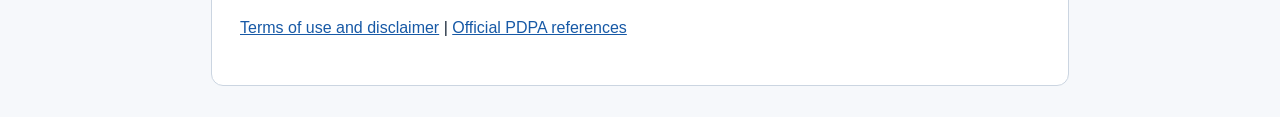
==== commit 892fca4b: "Explain optional GA4 viewer usage in DMS Viewer 1.0.1" ====
--- a/index.html
+++ b/index.html
@@ -1,6 +1,6 @@
 <!doctype html>
 <html lang="en"><head><meta charset="utf-8"><meta name="viewport" content="width=device-width, initial-scale=1"><title>Privacy policy | DMS Viewer</title><link rel="stylesheet" href="legal.css"><script src="legal-page.js" defer></script></head><body><main><h1>Privacy policy</h1>
-<p class="meta">DMS Viewer - Effective 10 November 2026 - Policy version 1.0.0</p>
+<p class="meta">DMS Viewer - Version 1.0.1 - Applies to DMS Viewer 1.0.1; version 1.0.0 has no analytics</p>
 <p><a href="privacy-policy-ms.html" lang="ms">Bahasa Malaysia</a></p>
 <p>This policy describes DMS Viewer's handling of report information in Microsoft Edge. The viewer is intended only for authorized users. This notice also informs individuals whose personal information may appear in reports. The extension is a local read/view tool, not a publisher-hosted report-processing service.</p>
 <h2>Authorized users and processing responsibilities</h2>
@@ -17,9 +17,12 @@
 <p>A valid license is necessary to unlock report features. Invalid, mismatched or expired licenses leave the viewer locked. Removing the license through the License control removes the stored license but keeps the installation ID and other viewer data. Clearing extension storage or uninstalling removes retained extension data, subject to browser and organizational retention behavior.</p>
 <h2>Network access and recipients</h2>
 <p>Requests go directly from the browser to the configured report site using the user's existing sign-in. The extension does not request or store passwords. The report provider receives normal request information, which may include the IP address, requested paths and browser-managed authentication cookies. The provider's hosting, logs and authentication are subject to its own policies and the responsible organization's arrangements.</p>
-<p>PDF parsing and calculations run locally with bundled libraries. The extension does not send reports, extracted tables, browsing data or credentials to the publisher, analytics services, advertisers or an external processing service. It contains no telemetry, advertising or analytics tracking. If a user voluntarily contacts support, the submitted support information is handled through that selected channel, separately from the extension's automatic operation. Emails are kept internally for handling support or license requests. The mailbox provider handles email delivery and storage. Ding Lab keeps no separate support or licensing register. Do not include live client reports or credentials in public reviews or support requests.</p>
+<p>PDF parsing and calculations run locally with bundled libraries. The extension does not send reports, extracted tables, browsing data or credentials to the publisher, analytics services, advertisers or an external processing service. It contains no advertising. Version 1.0.1 offers optional analytics as described below; version 1.0.0 has no telemetry. If a user voluntarily contacts support, the submitted support information is handled through that selected channel, separately from the extension's automatic operation. Emails are kept internally for handling support or license requests. The mailbox provider handles email delivery and storage. Ding Lab keeps no separate support or licensing register. Do not include live client reports or credentials in public reviews or support requests.</p>
+<h2>Optional viewer usage analytics</h2>
+<p>In version 1.0.1, analytics is optional and requires a separate opt-in. If you opt in and analytics is configured, the extension sends one <code>viewer_open</code> event when a licensed viewer starts, with a random analytics-only client ID, to Google Analytics 4 through a Ding Lab relay hosted by Cloudflare. Cloudflare receives the ordinary request IP address as relay host. The event does not contain report contents, report URLs, license details or credentials. Analytics is used to understand viewer usage and improve the product. If analytics is not configured, no analytics is collected.</p>
+<p>You can withdraw analytics consent at any time by clearing the “Share viewer-open counts with Ding Lab via Cloudflare and Google Analytics using a random analytics ID.” checkbox in the extension. Withdrawal stops future analytics events and deletes the local analytics ID; it does not delete events already received. Contact Ding Lab at <a href="mailto:dzwong97@gmail.com">dzwong97@gmail.com</a> about analytics data requests. Analytics processing and retention depend on the relay and Google Analytics configuration.</p>
 <h2>Local storage, retention and security</h2>
-<p>Local browser extension storage retains the configured URL, discovered catalog URLs and labels, filters, theme, zoom, disclosure preferences, acceptance record, random installation ID and signed-license state. Paths, labels and disclosure keys can include report or client identifiers. Users and responsible organizations should treat the device and browser profile as potentially containing sensitive information and apply appropriate access and retention controls.</p>
+<p>Local browser extension storage retains the configured URL, discovered catalog URLs and labels, filters, theme, zoom, disclosure preferences, acceptance record, random installation ID and signed-license state. If analytics is enabled, an analytics-only client ID is also stored locally until consent is withdrawn or extension storage is cleared. Paths, labels and disclosure keys can include report or client identifiers. Users and responsible organizations should treat the device and browser profile as potentially containing sensitive information and apply appropriate access and retention controls.</p>
 <p>PDF bytes and displayed report tables are held in memory while in use; the extension does not deliberately save their contents in persistent extension storage. Closing a report releases its viewer state. Reloading or unloading the panel clears that session; merely closing the side panel may leave the document in memory until the browser unloads it. Browser caching, operating-system memory and enterprise device policies are outside the extension's control.</p>
 <p>Stored catalog entries and preferences remain until replaced, cleared or removed with extension data. The extension does not use browser sync storage or operate a publisher-controlled cloud account or report database. Local storage writes do not change source reports. There is no guarantee that local processing eliminates every security risk.</p>
 <h2>Browser permissions</h2>
@@ -33,7 +36,7 @@
 <p>Subject to applicable conditions and exceptions, individuals can request access or correction from the relevant controller, withdraw consent where consent is the basis, and ask about available restrictions on processing. For original reports or organization-directed processing, contact the responsible organization's report administrator or data-protection contact. For local settings, use the viewer controls or clear extension storage. For access or correction requests concerning support or license records actually held or controlled by Ding Lab, or privacy concerns about the software, contact <a href="mailto:dzwong97@gmail.com">dzwong97@gmail.com</a>. For records held or controlled by a different issuer, contact that issuer. The publisher cannot remotely inspect or amend a user's browser profile or report library. Requests may require identity verification and must reach the party that actually holds or controls the data.</p>
 <p>Unresolved concerns can be raised with <a href="https://www.pdp.gov.my/" target="_blank" rel="noopener">Malaysia's Personal Data Protection Department (JPDP)</a>. <a href="pdpa-official-references.html">Official English and Bahasa Malaysia PDPA references</a> are provided as reference material. If an organization-specific notice is required for a deployment, the responsible organization must prepare and review it; these reference links do not replace that notice.</p>
 <h2>Cross-border arrangements</h2>
-<p>The extension operates no publisher-controlled remote report storage or international transfer service. The report provider, its hosting, browser platform and organization systems may involve processing outside Malaysia under their own arrangements. The parties responsible for those arrangements must assess any applicable cross-border requirements. The extension does not promise that all provider-side information is kept in Malaysia.</p>
+<p>The extension operates no publisher-controlled remote report storage or international report-transfer service. Optional analytics passes through the Ding Lab relay to Google Analytics 4 and may be processed outside Malaysia. The report provider, its hosting, browser platform and organization systems may involve processing outside Malaysia under their own arrangements. The parties responsible for those arrangements must assess any applicable cross-border requirements. The extension does not promise that all provider-side information is kept in Malaysia.</p>
 <h2>Publisher, contact and policy changes</h2>
 <p>The publisher is Ding Lab. For privacy queries about processing the publisher controls or the extension's behavior, contact <a href="mailto:dzwong97@gmail.com">dzwong97@gmail.com</a>.</p>
 <p>This policy will be updated when actual data handling changes. A material change to the terms can require a new agreement version. It does not promise PDPA certification or replace applicable organizational policies or mandatory law.</p>
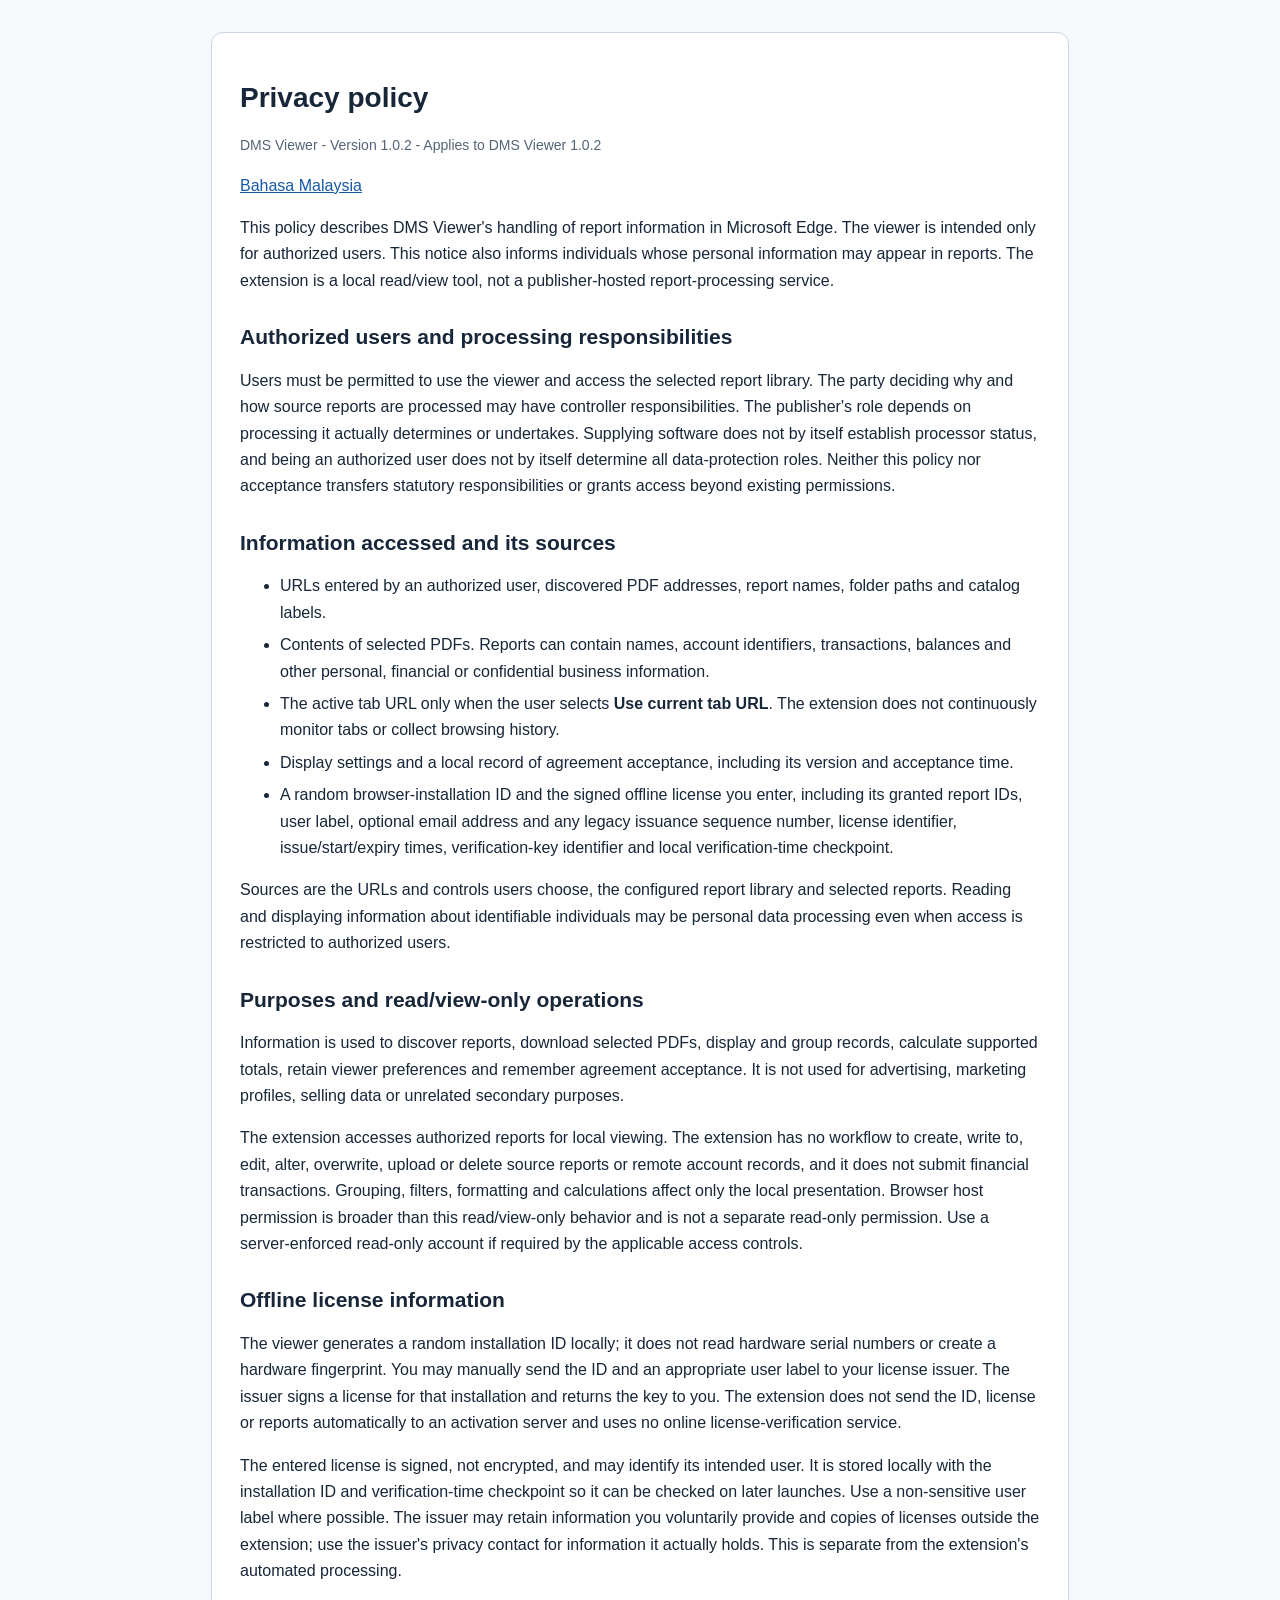
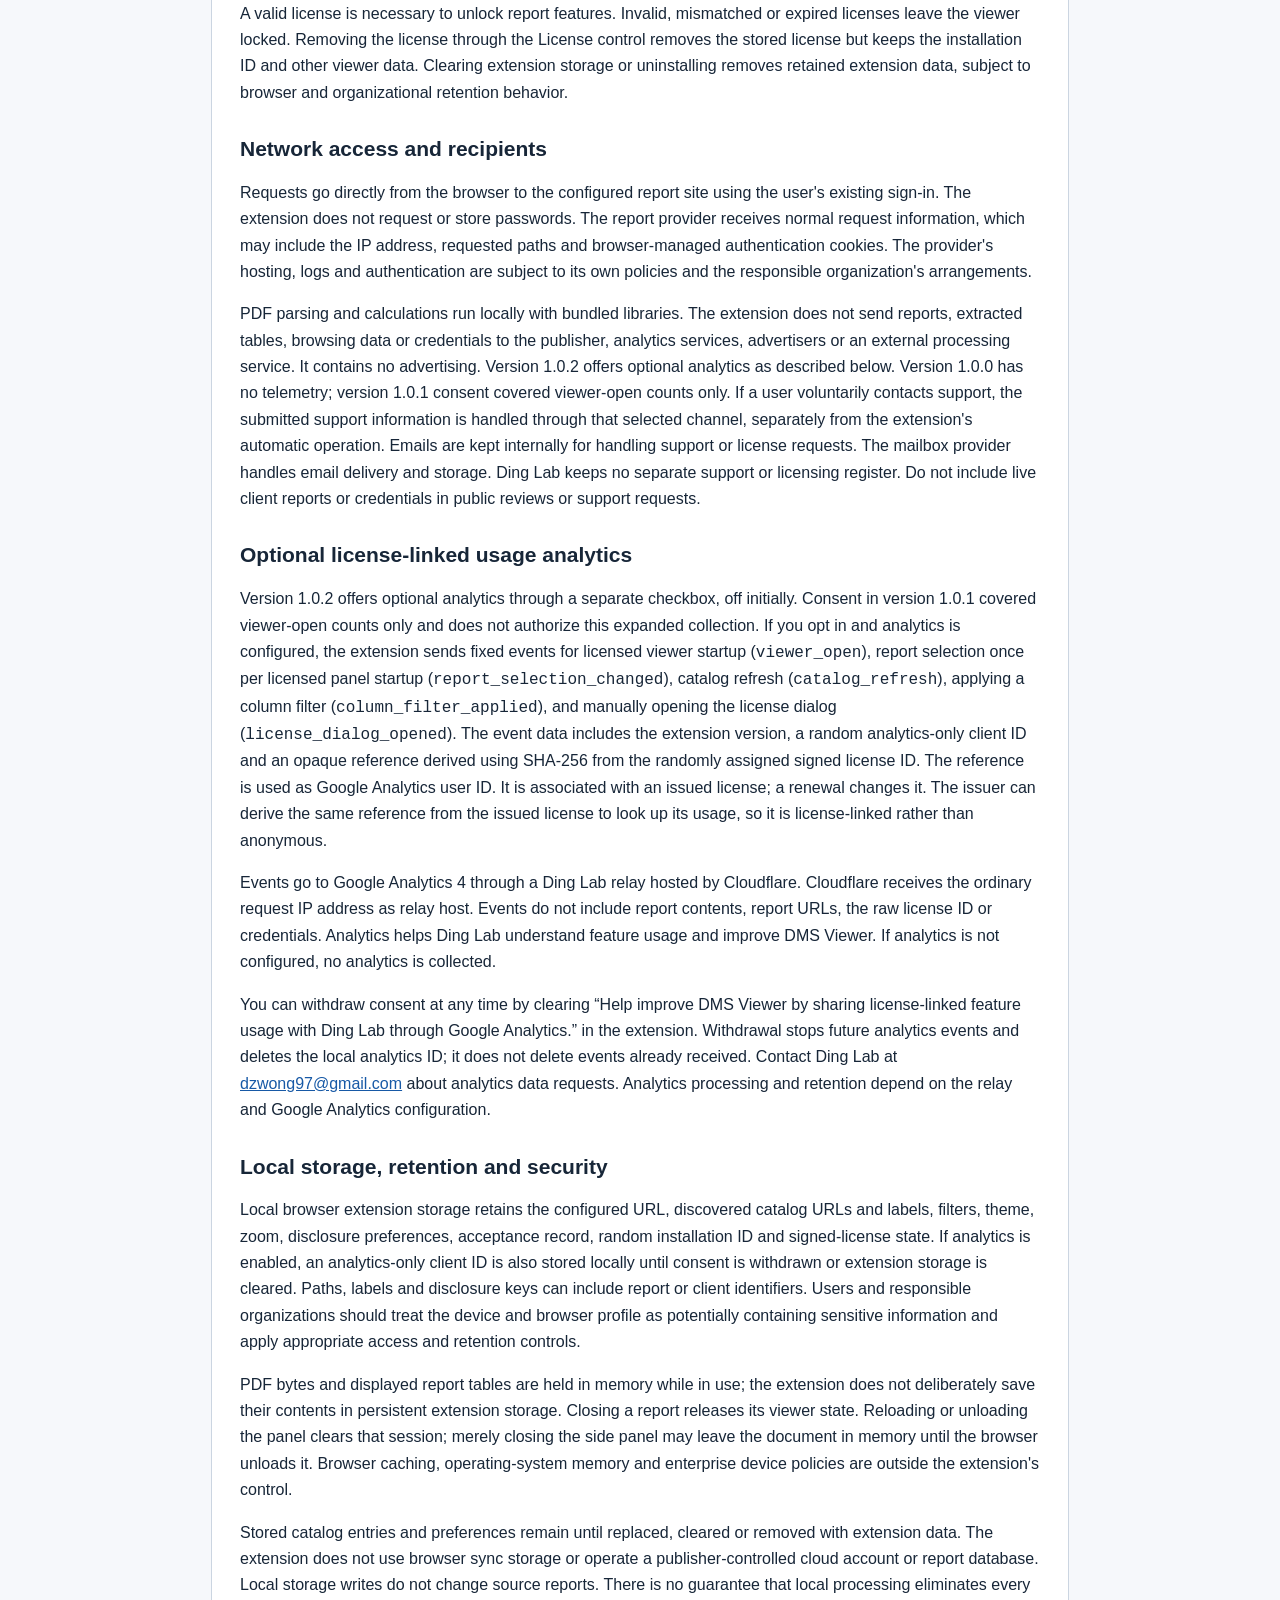
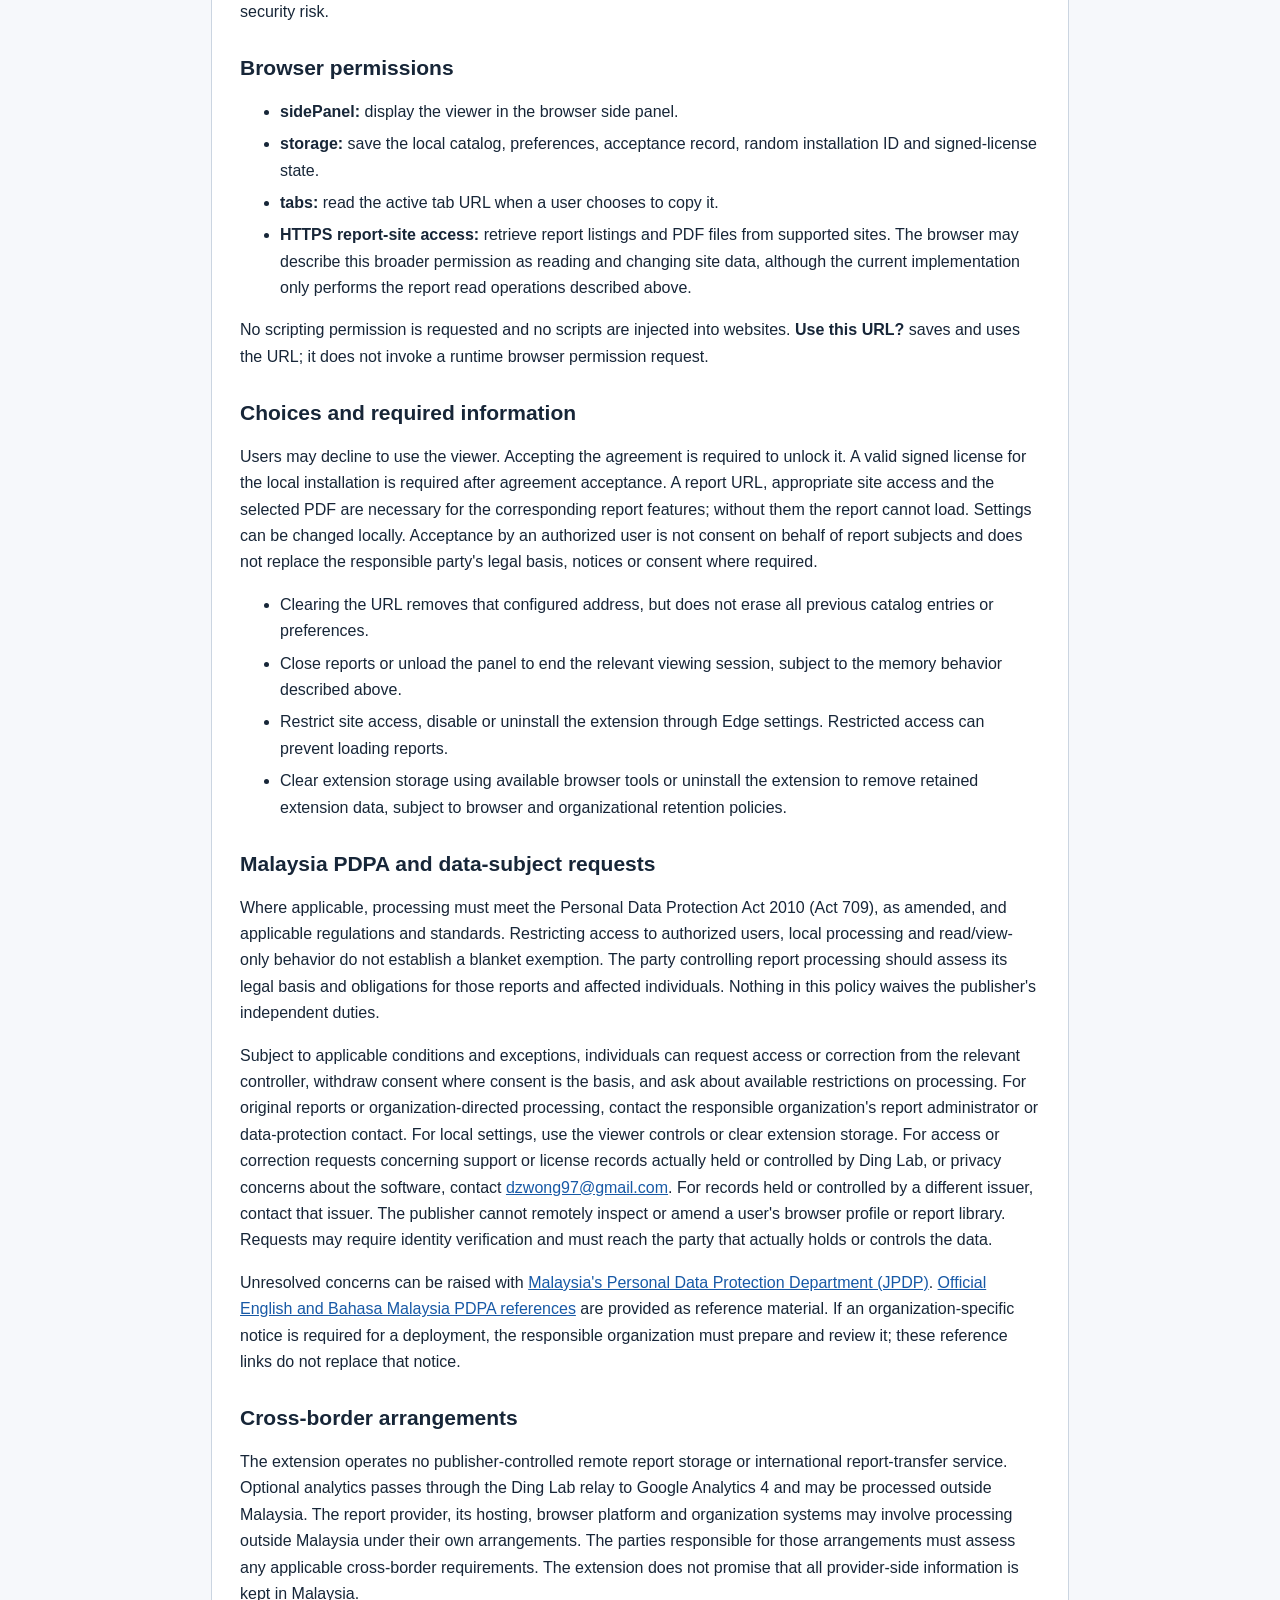
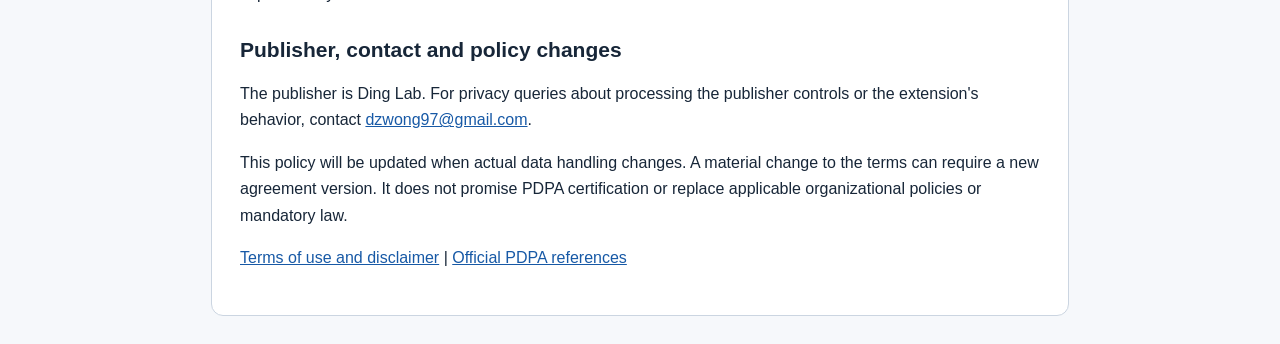
==== commit 728bff8e: "Explain optional license-linked viewer analytics" ====
--- a/index.html
+++ b/index.html
@@ -1,6 +1,6 @@
 <!doctype html>
 <html lang="en"><head><meta charset="utf-8"><meta name="viewport" content="width=device-width, initial-scale=1"><title>Privacy policy | DMS Viewer</title><link rel="stylesheet" href="legal.css"><script src="legal-page.js" defer></script></head><body><main><h1>Privacy policy</h1>
-<p class="meta">DMS Viewer - Version 1.0.1 - Applies to DMS Viewer 1.0.1; version 1.0.0 has no analytics</p>
+<p class="meta">DMS Viewer - Version 1.0.2 - Applies to DMS Viewer 1.0.2</p>
 <p><a href="privacy-policy-ms.html" lang="ms">Bahasa Malaysia</a></p>
 <p>This policy describes DMS Viewer's handling of report information in Microsoft Edge. The viewer is intended only for authorized users. This notice also informs individuals whose personal information may appear in reports. The extension is a local read/view tool, not a publisher-hosted report-processing service.</p>
 <h2>Authorized users and processing responsibilities</h2>
@@ -17,10 +17,11 @@
 <p>A valid license is necessary to unlock report features. Invalid, mismatched or expired licenses leave the viewer locked. Removing the license through the License control removes the stored license but keeps the installation ID and other viewer data. Clearing extension storage or uninstalling removes retained extension data, subject to browser and organizational retention behavior.</p>
 <h2>Network access and recipients</h2>
 <p>Requests go directly from the browser to the configured report site using the user's existing sign-in. The extension does not request or store passwords. The report provider receives normal request information, which may include the IP address, requested paths and browser-managed authentication cookies. The provider's hosting, logs and authentication are subject to its own policies and the responsible organization's arrangements.</p>
-<p>PDF parsing and calculations run locally with bundled libraries. The extension does not send reports, extracted tables, browsing data or credentials to the publisher, analytics services, advertisers or an external processing service. It contains no advertising. Version 1.0.1 offers optional analytics as described below; version 1.0.0 has no telemetry. If a user voluntarily contacts support, the submitted support information is handled through that selected channel, separately from the extension's automatic operation. Emails are kept internally for handling support or license requests. The mailbox provider handles email delivery and storage. Ding Lab keeps no separate support or licensing register. Do not include live client reports or credentials in public reviews or support requests.</p>
-<h2>Optional viewer usage analytics</h2>
-<p>In version 1.0.1, analytics is optional and requires a separate opt-in. If you opt in and analytics is configured, the extension sends one <code>viewer_open</code> event when a licensed viewer starts, with a random analytics-only client ID, to Google Analytics 4 through a Ding Lab relay hosted by Cloudflare. Cloudflare receives the ordinary request IP address as relay host. The event does not contain report contents, report URLs, license details or credentials. Analytics is used to understand viewer usage and improve the product. If analytics is not configured, no analytics is collected.</p>
-<p>You can withdraw analytics consent at any time by clearing the “Share viewer-open counts with Ding Lab via Cloudflare and Google Analytics using a random analytics ID.” checkbox in the extension. Withdrawal stops future analytics events and deletes the local analytics ID; it does not delete events already received. Contact Ding Lab at <a href="mailto:dzwong97@gmail.com">dzwong97@gmail.com</a> about analytics data requests. Analytics processing and retention depend on the relay and Google Analytics configuration.</p>
+<p>PDF parsing and calculations run locally with bundled libraries. The extension does not send reports, extracted tables, browsing data or credentials to the publisher, analytics services, advertisers or an external processing service. It contains no advertising. Version 1.0.2 offers optional analytics as described below. Version 1.0.0 has no telemetry; version 1.0.1 consent covered viewer-open counts only. If a user voluntarily contacts support, the submitted support information is handled through that selected channel, separately from the extension's automatic operation. Emails are kept internally for handling support or license requests. The mailbox provider handles email delivery and storage. Ding Lab keeps no separate support or licensing register. Do not include live client reports or credentials in public reviews or support requests.</p>
+<h2>Optional license-linked usage analytics</h2>
+<p>Version 1.0.2 offers optional analytics through a separate checkbox, off initially. Consent in version 1.0.1 covered viewer-open counts only and does not authorize this expanded collection. If you opt in and analytics is configured, the extension sends fixed events for licensed viewer startup (<code>viewer_open</code>), report selection once per licensed panel startup (<code>report_selection_changed</code>), catalog refresh (<code>catalog_refresh</code>), applying a column filter (<code>column_filter_applied</code>), and manually opening the license dialog (<code>license_dialog_opened</code>). The event data includes the extension version, a random analytics-only client ID and an opaque reference derived using SHA-256 from the randomly assigned signed license ID. The reference is used as Google Analytics user ID. It is associated with an issued license; a renewal changes it. The issuer can derive the same reference from the issued license to look up its usage, so it is license-linked rather than anonymous.</p>
+<p>Events go to Google Analytics 4 through a Ding Lab relay hosted by Cloudflare. Cloudflare receives the ordinary request IP address as relay host. Events do not include report contents, report URLs, the raw license ID or credentials. Analytics helps Ding Lab understand feature usage and improve DMS Viewer. If analytics is not configured, no analytics is collected.</p>
+<p>You can withdraw consent at any time by clearing “Help improve DMS Viewer by sharing license-linked feature usage with Ding Lab through Google Analytics.” in the extension. Withdrawal stops future analytics events and deletes the local analytics ID; it does not delete events already received. Contact Ding Lab at <a href="mailto:dzwong97@gmail.com">dzwong97@gmail.com</a> about analytics data requests. Analytics processing and retention depend on the relay and Google Analytics configuration.</p>
 <h2>Local storage, retention and security</h2>
 <p>Local browser extension storage retains the configured URL, discovered catalog URLs and labels, filters, theme, zoom, disclosure preferences, acceptance record, random installation ID and signed-license state. If analytics is enabled, an analytics-only client ID is also stored locally until consent is withdrawn or extension storage is cleared. Paths, labels and disclosure keys can include report or client identifiers. Users and responsible organizations should treat the device and browser profile as potentially containing sensitive information and apply appropriate access and retention controls.</p>
 <p>PDF bytes and displayed report tables are held in memory while in use; the extension does not deliberately save their contents in persistent extension storage. Closing a report releases its viewer state. Reloading or unloading the panel clears that session; merely closing the side panel may leave the document in memory until the browser unloads it. Browser caching, operating-system memory and enterprise device policies are outside the extension's control.</p>
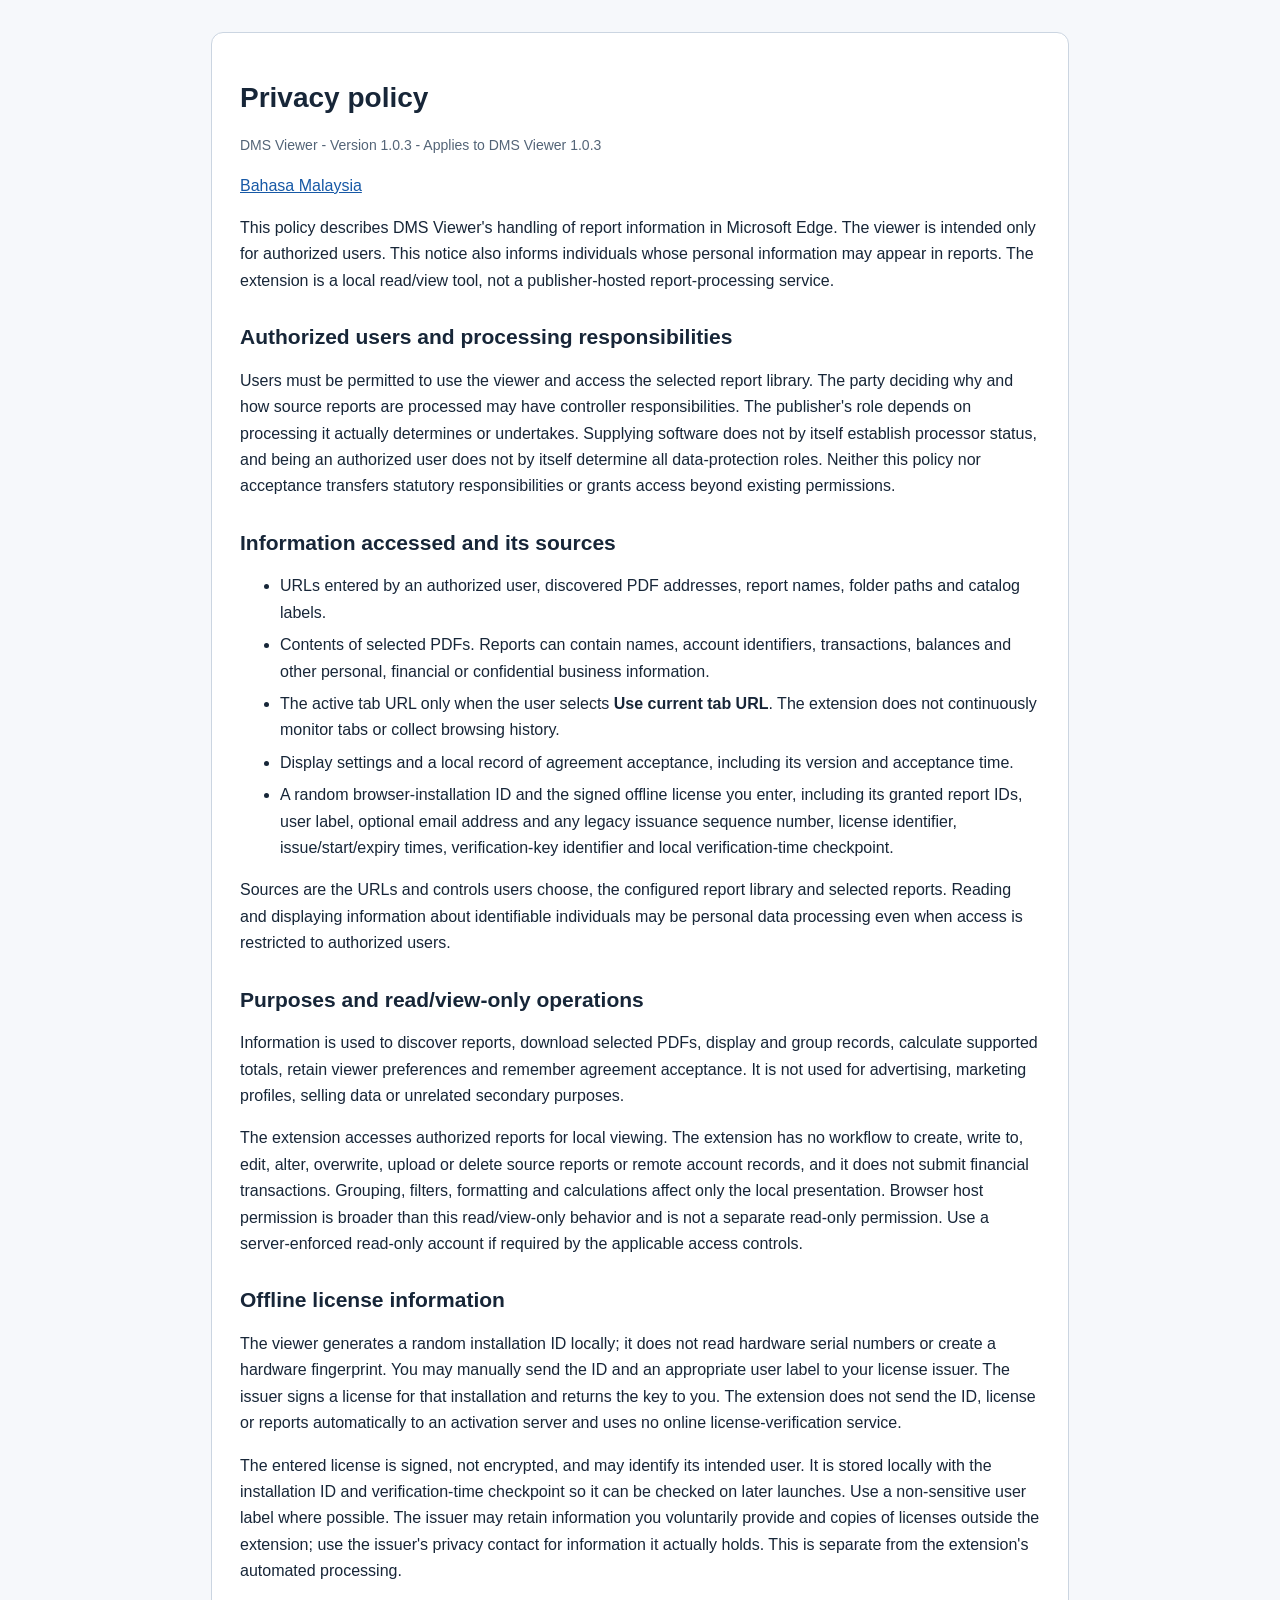
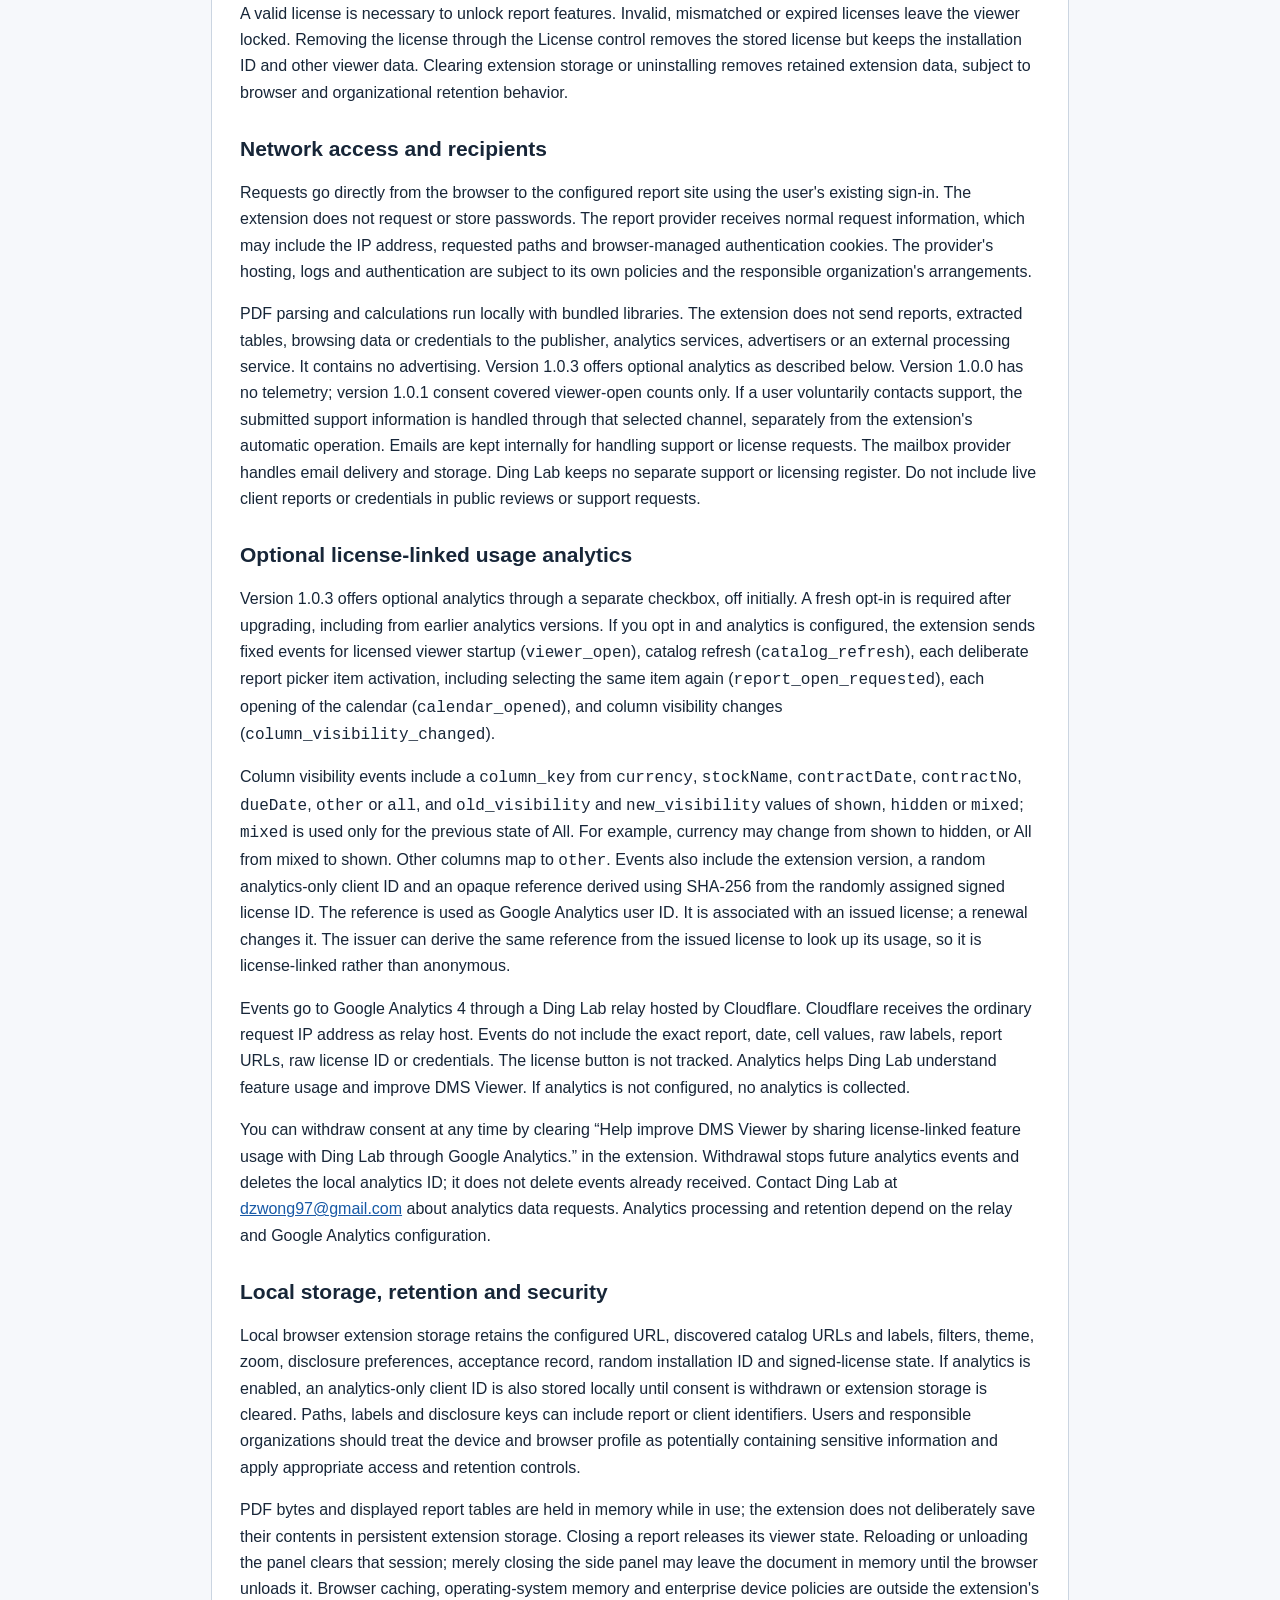
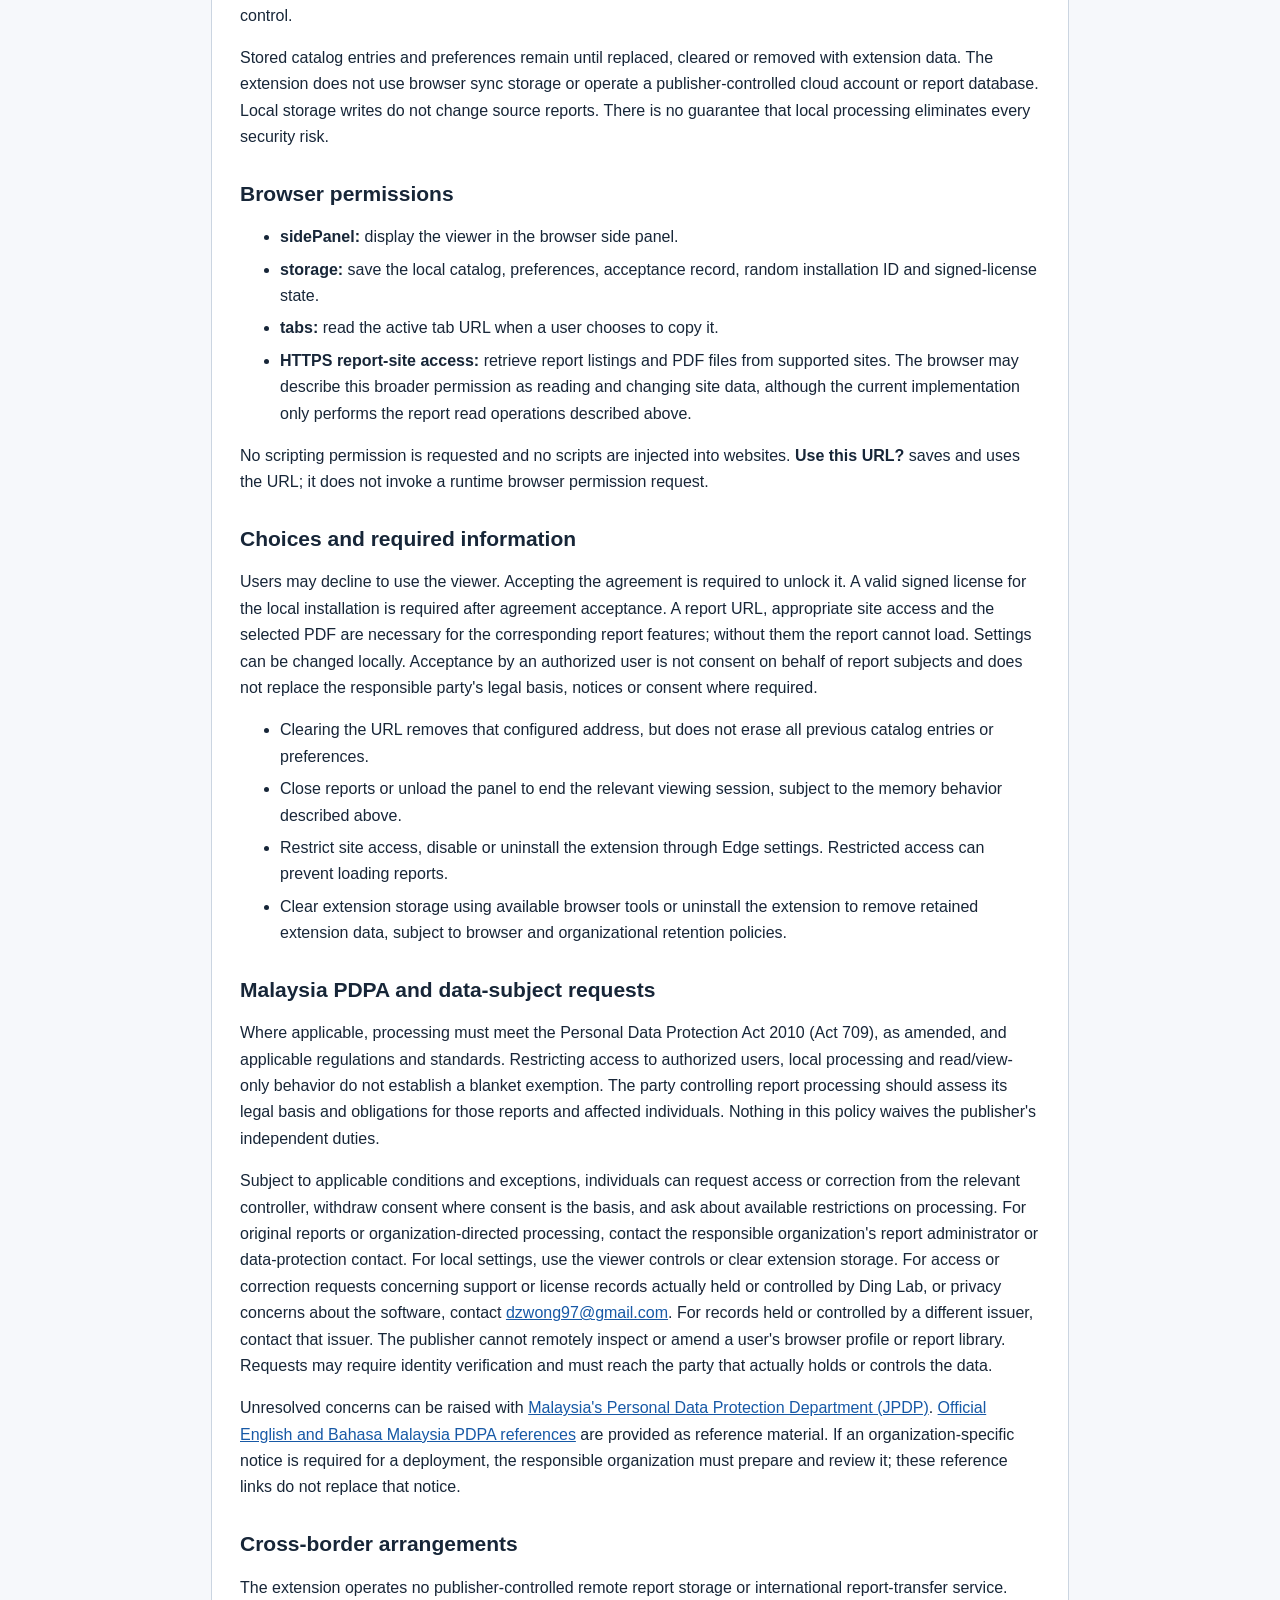
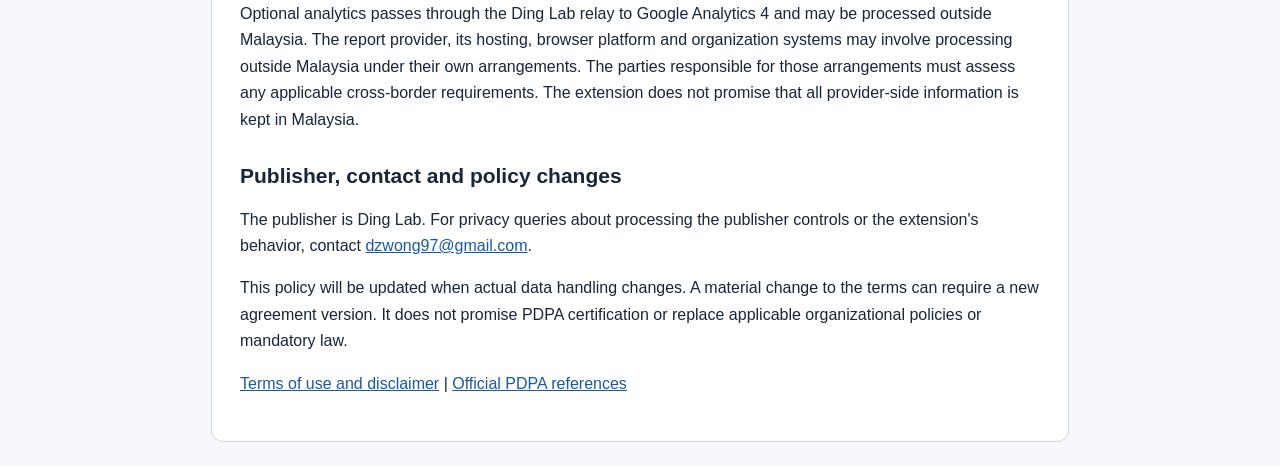
==== commit d483f0e7: "Publish revised DMS Viewer 1.0.3 analytics disclosure" ====
--- a/index.html
+++ b/index.html
@@ -1,6 +1,6 @@
 <!doctype html>
 <html lang="en"><head><meta charset="utf-8"><meta name="viewport" content="width=device-width, initial-scale=1"><title>Privacy policy | DMS Viewer</title><link rel="stylesheet" href="legal.css"><script src="legal-page.js" defer></script></head><body><main><h1>Privacy policy</h1>
-<p class="meta">DMS Viewer - Version 1.0.2 - Applies to DMS Viewer 1.0.2</p>
+<p class="meta">DMS Viewer - Version 1.0.3 - Applies to DMS Viewer 1.0.3</p>
 <p><a href="privacy-policy-ms.html" lang="ms">Bahasa Malaysia</a></p>
 <p>This policy describes DMS Viewer's handling of report information in Microsoft Edge. The viewer is intended only for authorized users. This notice also informs individuals whose personal information may appear in reports. The extension is a local read/view tool, not a publisher-hosted report-processing service.</p>
 <h2>Authorized users and processing responsibilities</h2>
@@ -17,10 +17,11 @@
 <p>A valid license is necessary to unlock report features. Invalid, mismatched or expired licenses leave the viewer locked. Removing the license through the License control removes the stored license but keeps the installation ID and other viewer data. Clearing extension storage or uninstalling removes retained extension data, subject to browser and organizational retention behavior.</p>
 <h2>Network access and recipients</h2>
 <p>Requests go directly from the browser to the configured report site using the user's existing sign-in. The extension does not request or store passwords. The report provider receives normal request information, which may include the IP address, requested paths and browser-managed authentication cookies. The provider's hosting, logs and authentication are subject to its own policies and the responsible organization's arrangements.</p>
-<p>PDF parsing and calculations run locally with bundled libraries. The extension does not send reports, extracted tables, browsing data or credentials to the publisher, analytics services, advertisers or an external processing service. It contains no advertising. Version 1.0.2 offers optional analytics as described below. Version 1.0.0 has no telemetry; version 1.0.1 consent covered viewer-open counts only. If a user voluntarily contacts support, the submitted support information is handled through that selected channel, separately from the extension's automatic operation. Emails are kept internally for handling support or license requests. The mailbox provider handles email delivery and storage. Ding Lab keeps no separate support or licensing register. Do not include live client reports or credentials in public reviews or support requests.</p>
+<p>PDF parsing and calculations run locally with bundled libraries. The extension does not send reports, extracted tables, browsing data or credentials to the publisher, analytics services, advertisers or an external processing service. It contains no advertising. Version 1.0.3 offers optional analytics as described below. Version 1.0.0 has no telemetry; version 1.0.1 consent covered viewer-open counts only. If a user voluntarily contacts support, the submitted support information is handled through that selected channel, separately from the extension's automatic operation. Emails are kept internally for handling support or license requests. The mailbox provider handles email delivery and storage. Ding Lab keeps no separate support or licensing register. Do not include live client reports or credentials in public reviews or support requests.</p>
 <h2>Optional license-linked usage analytics</h2>
-<p>Version 1.0.2 offers optional analytics through a separate checkbox, off initially. Consent in version 1.0.1 covered viewer-open counts only and does not authorize this expanded collection. If you opt in and analytics is configured, the extension sends fixed events for licensed viewer startup (<code>viewer_open</code>), report selection once per licensed panel startup (<code>report_selection_changed</code>), catalog refresh (<code>catalog_refresh</code>), applying a column filter (<code>column_filter_applied</code>), and manually opening the license dialog (<code>license_dialog_opened</code>). The event data includes the extension version, a random analytics-only client ID and an opaque reference derived using SHA-256 from the randomly assigned signed license ID. The reference is used as Google Analytics user ID. It is associated with an issued license; a renewal changes it. The issuer can derive the same reference from the issued license to look up its usage, so it is license-linked rather than anonymous.</p>
-<p>Events go to Google Analytics 4 through a Ding Lab relay hosted by Cloudflare. Cloudflare receives the ordinary request IP address as relay host. Events do not include report contents, report URLs, the raw license ID or credentials. Analytics helps Ding Lab understand feature usage and improve DMS Viewer. If analytics is not configured, no analytics is collected.</p>
+<p>Version 1.0.3 offers optional analytics through a separate checkbox, off initially. A fresh opt-in is required after upgrading, including from earlier analytics versions. If you opt in and analytics is configured, the extension sends fixed events for licensed viewer startup (<code>viewer_open</code>), catalog refresh (<code>catalog_refresh</code>), each deliberate report picker item activation, including selecting the same item again (<code>report_open_requested</code>), each opening of the calendar (<code>calendar_opened</code>), and column visibility changes (<code>column_visibility_changed</code>).</p>
+<p>Column visibility events include a <code>column_key</code> from <code>currency</code>, <code>stockName</code>, <code>contractDate</code>, <code>contractNo</code>, <code>dueDate</code>, <code>other</code> or <code>all</code>, and <code>old_visibility</code> and <code>new_visibility</code> values of <code>shown</code>, <code>hidden</code> or <code>mixed</code>; <code>mixed</code> is used only for the previous state of All. For example, currency may change from shown to hidden, or All from mixed to shown. Other columns map to <code>other</code>. Events also include the extension version, a random analytics-only client ID and an opaque reference derived using SHA-256 from the randomly assigned signed license ID. The reference is used as Google Analytics user ID. It is associated with an issued license; a renewal changes it. The issuer can derive the same reference from the issued license to look up its usage, so it is license-linked rather than anonymous.</p>
+<p>Events go to Google Analytics 4 through a Ding Lab relay hosted by Cloudflare. Cloudflare receives the ordinary request IP address as relay host. Events do not include the exact report, date, cell values, raw labels, report URLs, raw license ID or credentials. The license button is not tracked. Analytics helps Ding Lab understand feature usage and improve DMS Viewer. If analytics is not configured, no analytics is collected.</p>
 <p>You can withdraw consent at any time by clearing “Help improve DMS Viewer by sharing license-linked feature usage with Ding Lab through Google Analytics.” in the extension. Withdrawal stops future analytics events and deletes the local analytics ID; it does not delete events already received. Contact Ding Lab at <a href="mailto:dzwong97@gmail.com">dzwong97@gmail.com</a> about analytics data requests. Analytics processing and retention depend on the relay and Google Analytics configuration.</p>
 <h2>Local storage, retention and security</h2>
 <p>Local browser extension storage retains the configured URL, discovered catalog URLs and labels, filters, theme, zoom, disclosure preferences, acceptance record, random installation ID and signed-license state. If analytics is enabled, an analytics-only client ID is also stored locally until consent is withdrawn or extension storage is cleared. Paths, labels and disclosure keys can include report or client identifiers. Users and responsible organizations should treat the device and browser profile as potentially containing sensitive information and apply appropriate access and retention controls.</p>
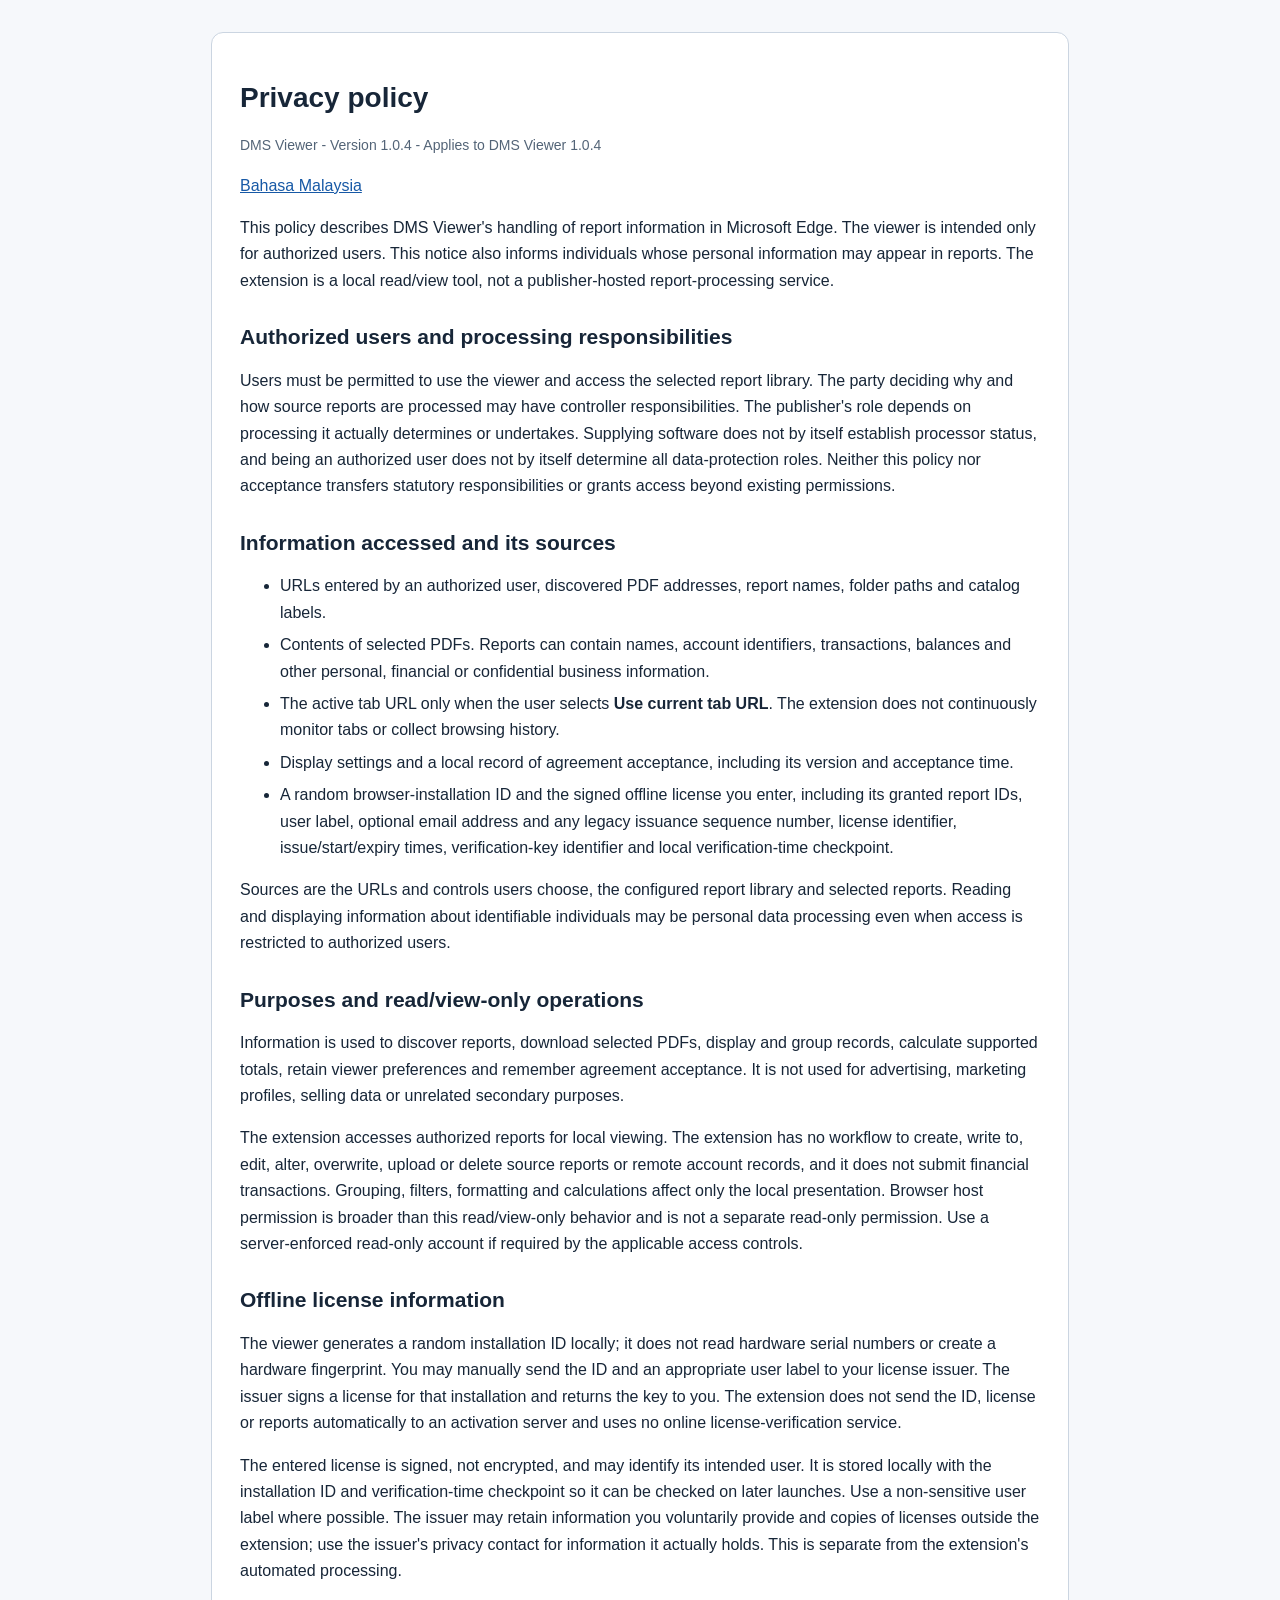
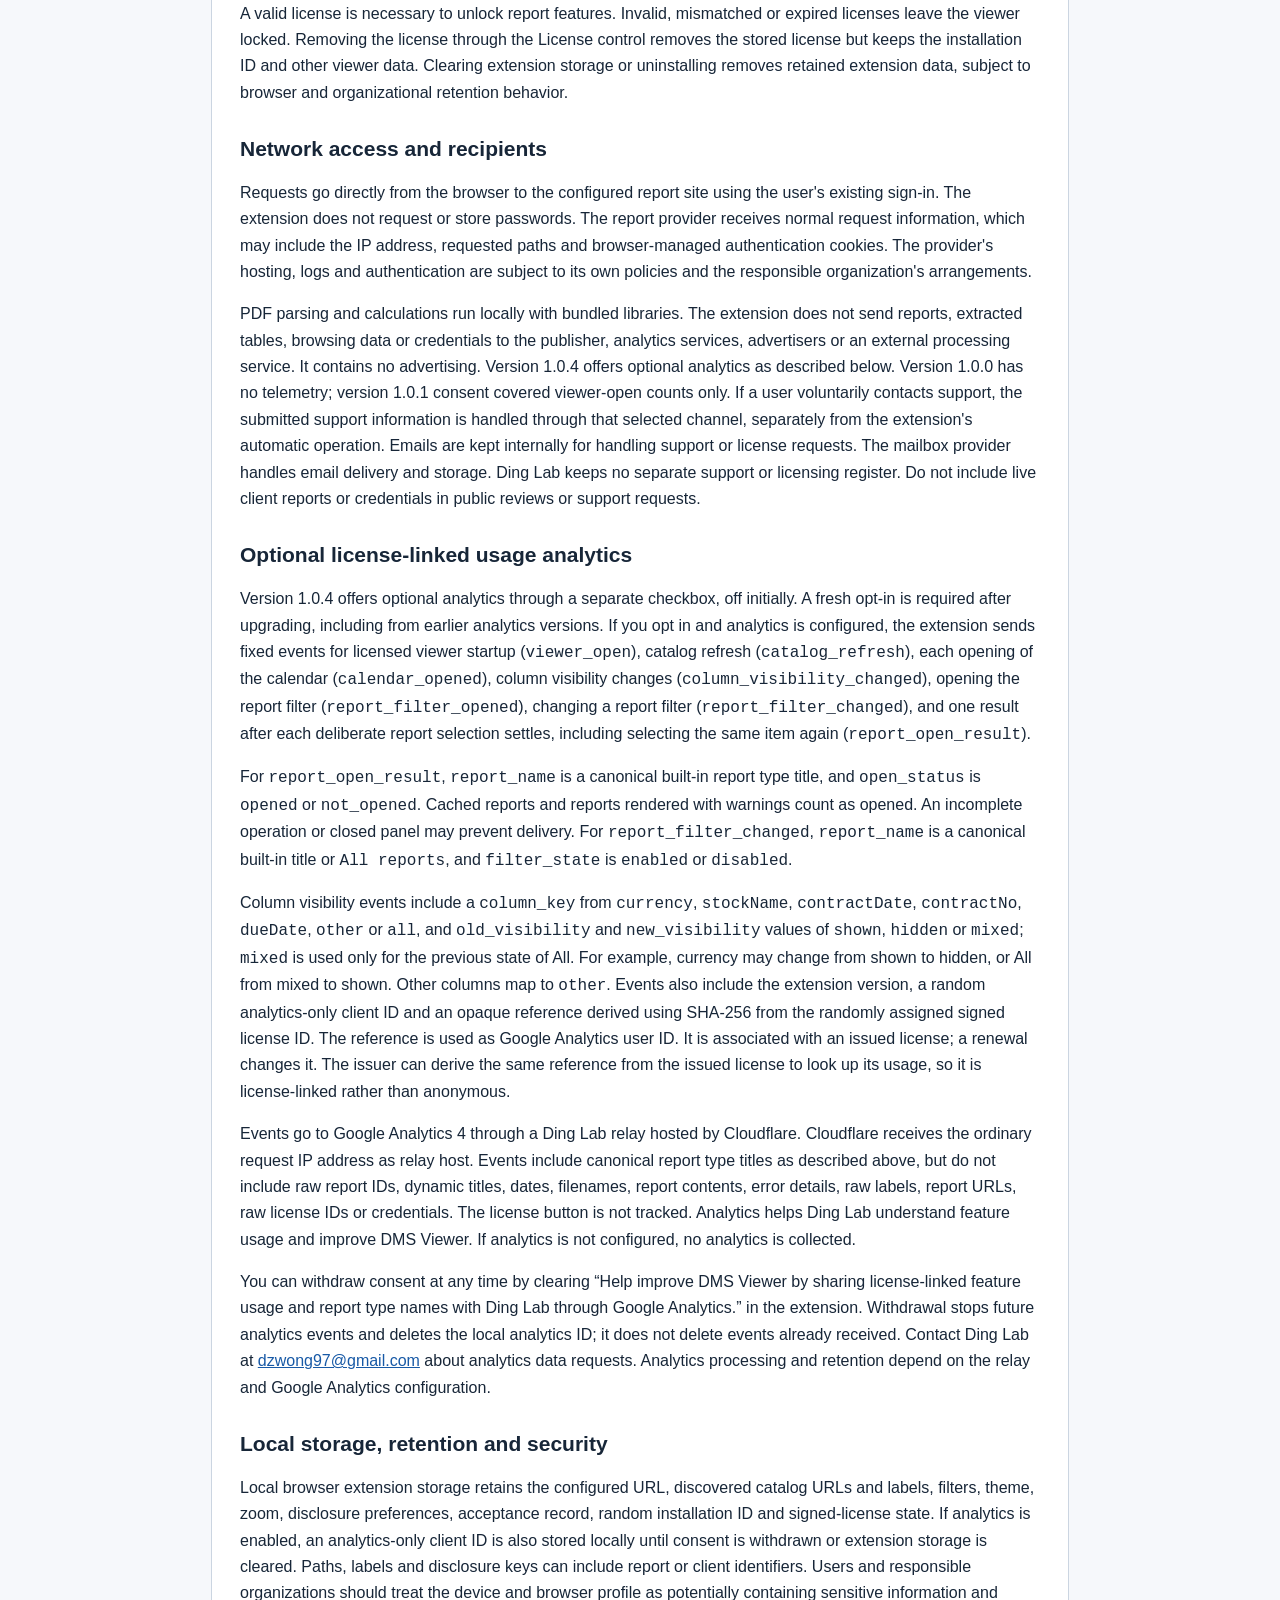
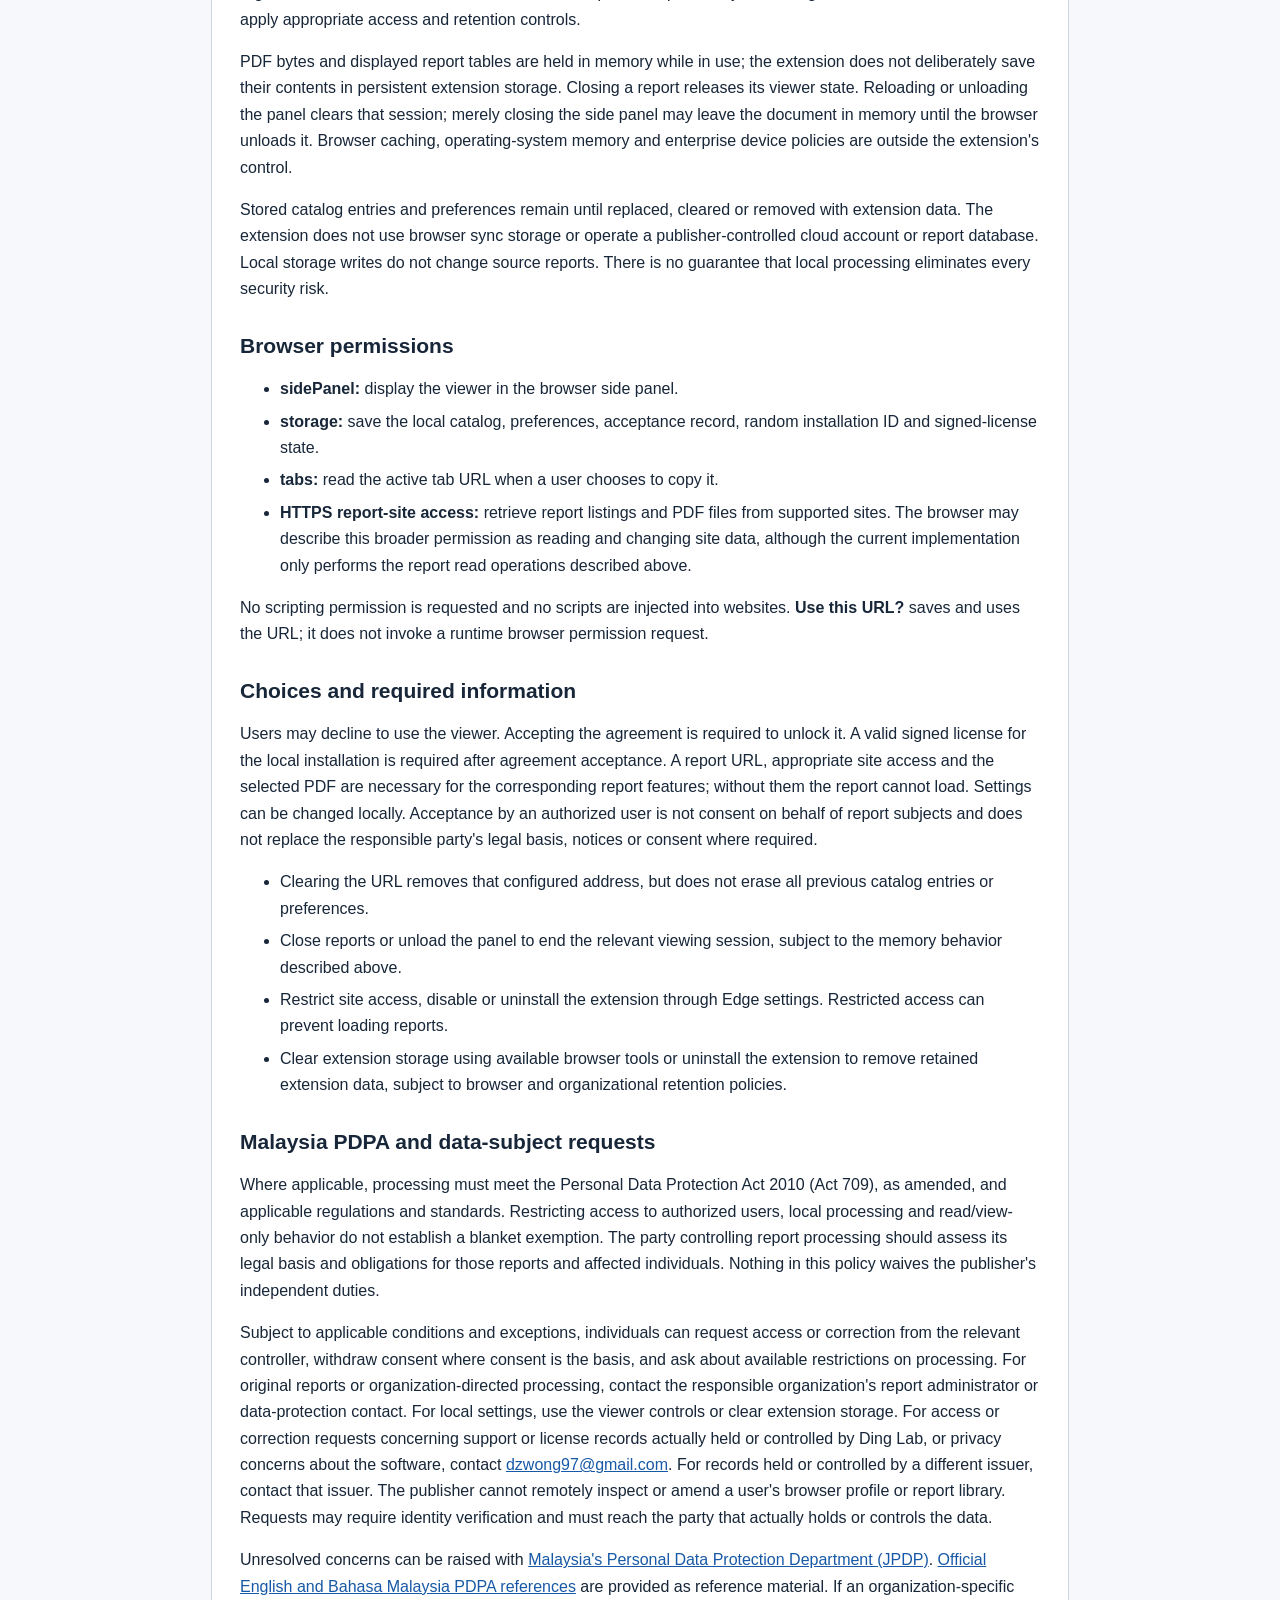
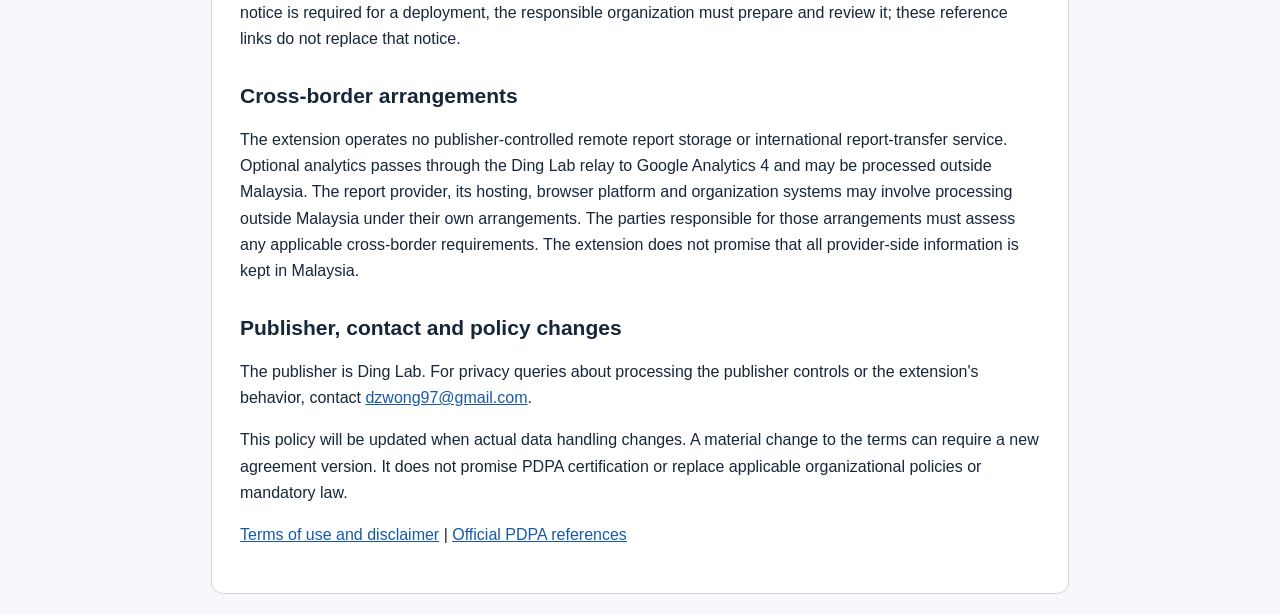
==== commit f0a4ea6b: "Disclose optional report type and opening outcome analytics" ====
--- a/index.html
+++ b/index.html
@@ -1,6 +1,6 @@
 <!doctype html>
 <html lang="en"><head><meta charset="utf-8"><meta name="viewport" content="width=device-width, initial-scale=1"><title>Privacy policy | DMS Viewer</title><link rel="stylesheet" href="legal.css"><script src="legal-page.js" defer></script></head><body><main><h1>Privacy policy</h1>
-<p class="meta">DMS Viewer - Version 1.0.3 - Applies to DMS Viewer 1.0.3</p>
+<p class="meta">DMS Viewer - Version 1.0.4 - Applies to DMS Viewer 1.0.4</p>
 <p><a href="privacy-policy-ms.html" lang="ms">Bahasa Malaysia</a></p>
 <p>This policy describes DMS Viewer's handling of report information in Microsoft Edge. The viewer is intended only for authorized users. This notice also informs individuals whose personal information may appear in reports. The extension is a local read/view tool, not a publisher-hosted report-processing service.</p>
 <h2>Authorized users and processing responsibilities</h2>
@@ -17,12 +17,13 @@
 <p>A valid license is necessary to unlock report features. Invalid, mismatched or expired licenses leave the viewer locked. Removing the license through the License control removes the stored license but keeps the installation ID and other viewer data. Clearing extension storage or uninstalling removes retained extension data, subject to browser and organizational retention behavior.</p>
 <h2>Network access and recipients</h2>
 <p>Requests go directly from the browser to the configured report site using the user's existing sign-in. The extension does not request or store passwords. The report provider receives normal request information, which may include the IP address, requested paths and browser-managed authentication cookies. The provider's hosting, logs and authentication are subject to its own policies and the responsible organization's arrangements.</p>
-<p>PDF parsing and calculations run locally with bundled libraries. The extension does not send reports, extracted tables, browsing data or credentials to the publisher, analytics services, advertisers or an external processing service. It contains no advertising. Version 1.0.3 offers optional analytics as described below. Version 1.0.0 has no telemetry; version 1.0.1 consent covered viewer-open counts only. If a user voluntarily contacts support, the submitted support information is handled through that selected channel, separately from the extension's automatic operation. Emails are kept internally for handling support or license requests. The mailbox provider handles email delivery and storage. Ding Lab keeps no separate support or licensing register. Do not include live client reports or credentials in public reviews or support requests.</p>
+<p>PDF parsing and calculations run locally with bundled libraries. The extension does not send reports, extracted tables, browsing data or credentials to the publisher, analytics services, advertisers or an external processing service. It contains no advertising. Version 1.0.4 offers optional analytics as described below. Version 1.0.0 has no telemetry; version 1.0.1 consent covered viewer-open counts only. If a user voluntarily contacts support, the submitted support information is handled through that selected channel, separately from the extension's automatic operation. Emails are kept internally for handling support or license requests. The mailbox provider handles email delivery and storage. Ding Lab keeps no separate support or licensing register. Do not include live client reports or credentials in public reviews or support requests.</p>
 <h2>Optional license-linked usage analytics</h2>
-<p>Version 1.0.3 offers optional analytics through a separate checkbox, off initially. A fresh opt-in is required after upgrading, including from earlier analytics versions. If you opt in and analytics is configured, the extension sends fixed events for licensed viewer startup (<code>viewer_open</code>), catalog refresh (<code>catalog_refresh</code>), each deliberate report picker item activation, including selecting the same item again (<code>report_open_requested</code>), each opening of the calendar (<code>calendar_opened</code>), and column visibility changes (<code>column_visibility_changed</code>).</p>
+<p>Version 1.0.4 offers optional analytics through a separate checkbox, off initially. A fresh opt-in is required after upgrading, including from earlier analytics versions. If you opt in and analytics is configured, the extension sends fixed events for licensed viewer startup (<code>viewer_open</code>), catalog refresh (<code>catalog_refresh</code>), each opening of the calendar (<code>calendar_opened</code>), column visibility changes (<code>column_visibility_changed</code>), opening the report filter (<code>report_filter_opened</code>), changing a report filter (<code>report_filter_changed</code>), and one result after each deliberate report selection settles, including selecting the same item again (<code>report_open_result</code>).</p>
+<p>For <code>report_open_result</code>, <code>report_name</code> is a canonical built-in report type title, and <code>open_status</code> is <code>opened</code> or <code>not_opened</code>. Cached reports and reports rendered with warnings count as opened. An incomplete operation or closed panel may prevent delivery. For <code>report_filter_changed</code>, <code>report_name</code> is a canonical built-in title or <code>All reports</code>, and <code>filter_state</code> is <code>enabled</code> or <code>disabled</code>.</p>
 <p>Column visibility events include a <code>column_key</code> from <code>currency</code>, <code>stockName</code>, <code>contractDate</code>, <code>contractNo</code>, <code>dueDate</code>, <code>other</code> or <code>all</code>, and <code>old_visibility</code> and <code>new_visibility</code> values of <code>shown</code>, <code>hidden</code> or <code>mixed</code>; <code>mixed</code> is used only for the previous state of All. For example, currency may change from shown to hidden, or All from mixed to shown. Other columns map to <code>other</code>. Events also include the extension version, a random analytics-only client ID and an opaque reference derived using SHA-256 from the randomly assigned signed license ID. The reference is used as Google Analytics user ID. It is associated with an issued license; a renewal changes it. The issuer can derive the same reference from the issued license to look up its usage, so it is license-linked rather than anonymous.</p>
-<p>Events go to Google Analytics 4 through a Ding Lab relay hosted by Cloudflare. Cloudflare receives the ordinary request IP address as relay host. Events do not include the exact report, date, cell values, raw labels, report URLs, raw license ID or credentials. The license button is not tracked. Analytics helps Ding Lab understand feature usage and improve DMS Viewer. If analytics is not configured, no analytics is collected.</p>
-<p>You can withdraw consent at any time by clearing “Help improve DMS Viewer by sharing license-linked feature usage with Ding Lab through Google Analytics.” in the extension. Withdrawal stops future analytics events and deletes the local analytics ID; it does not delete events already received. Contact Ding Lab at <a href="mailto:dzwong97@gmail.com">dzwong97@gmail.com</a> about analytics data requests. Analytics processing and retention depend on the relay and Google Analytics configuration.</p>
+<p>Events go to Google Analytics 4 through a Ding Lab relay hosted by Cloudflare. Cloudflare receives the ordinary request IP address as relay host. Events include canonical report type titles as described above, but do not include raw report IDs, dynamic titles, dates, filenames, report contents, error details, raw labels, report URLs, raw license IDs or credentials. The license button is not tracked. Analytics helps Ding Lab understand feature usage and improve DMS Viewer. If analytics is not configured, no analytics is collected.</p>
+<p>You can withdraw consent at any time by clearing “Help improve DMS Viewer by sharing license-linked feature usage and report type names with Ding Lab through Google Analytics.” in the extension. Withdrawal stops future analytics events and deletes the local analytics ID; it does not delete events already received. Contact Ding Lab at <a href="mailto:dzwong97@gmail.com">dzwong97@gmail.com</a> about analytics data requests. Analytics processing and retention depend on the relay and Google Analytics configuration.</p>
 <h2>Local storage, retention and security</h2>
 <p>Local browser extension storage retains the configured URL, discovered catalog URLs and labels, filters, theme, zoom, disclosure preferences, acceptance record, random installation ID and signed-license state. If analytics is enabled, an analytics-only client ID is also stored locally until consent is withdrawn or extension storage is cleared. Paths, labels and disclosure keys can include report or client identifiers. Users and responsible organizations should treat the device and browser profile as potentially containing sensitive information and apply appropriate access and retention controls.</p>
 <p>PDF bytes and displayed report tables are held in memory while in use; the extension does not deliberately save their contents in persistent extension storage. Closing a report releases its viewer state. Reloading or unloading the panel clears that session; merely closing the side panel may leave the document in memory until the browser unloads it. Browser caching, operating-system memory and enterprise device policies are outside the extension's control.</p>
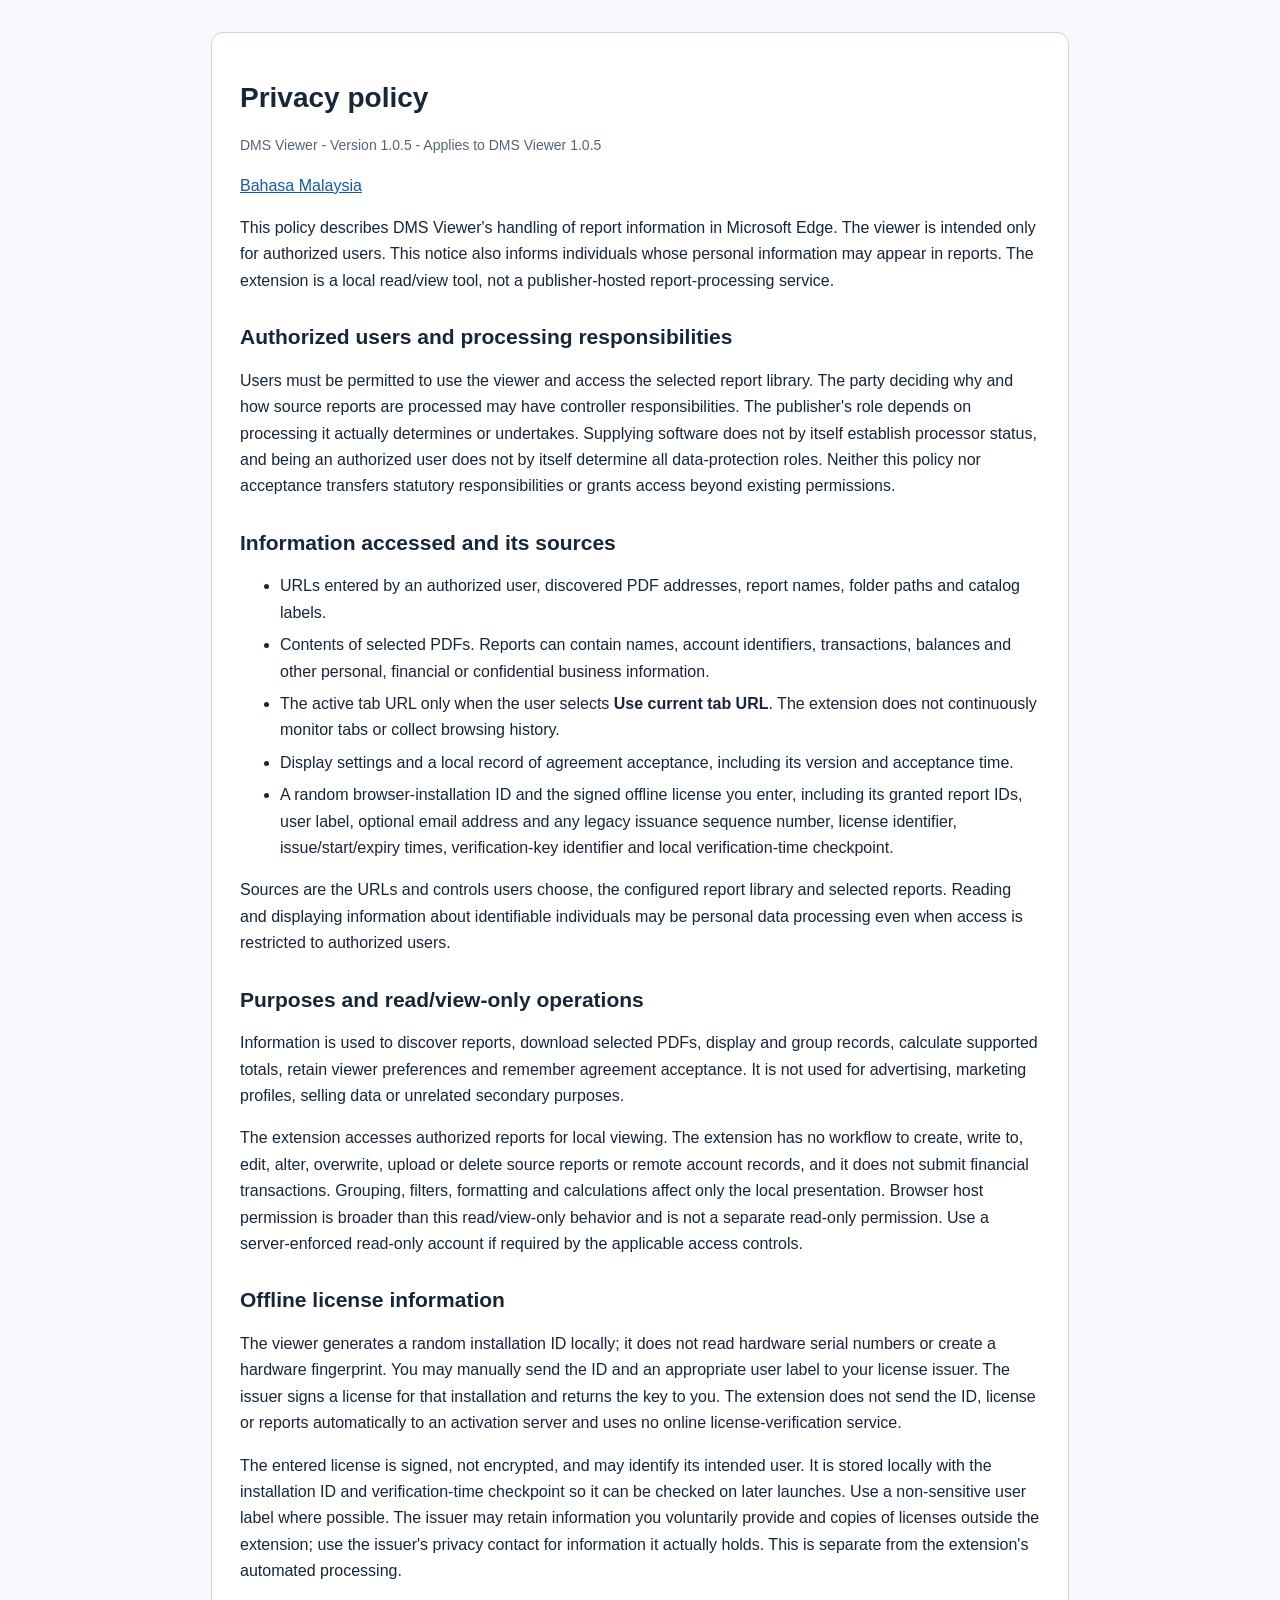
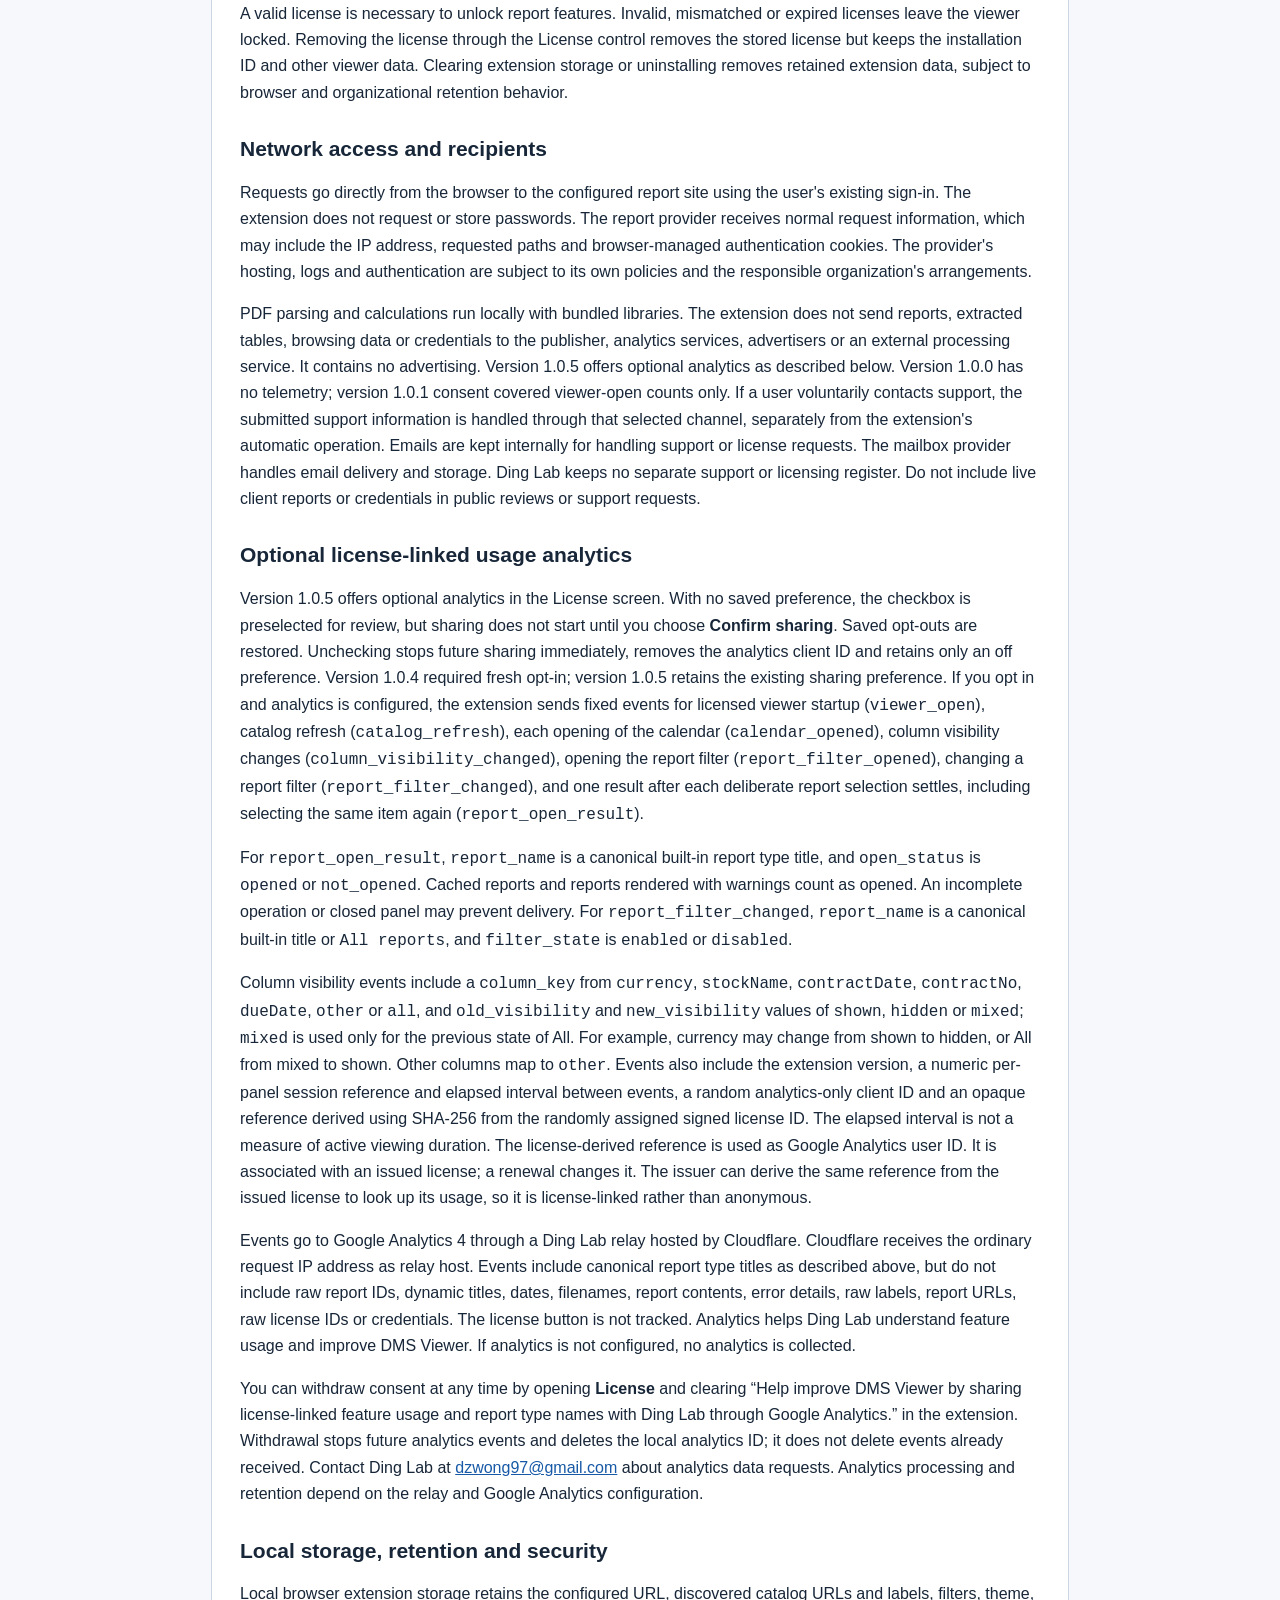
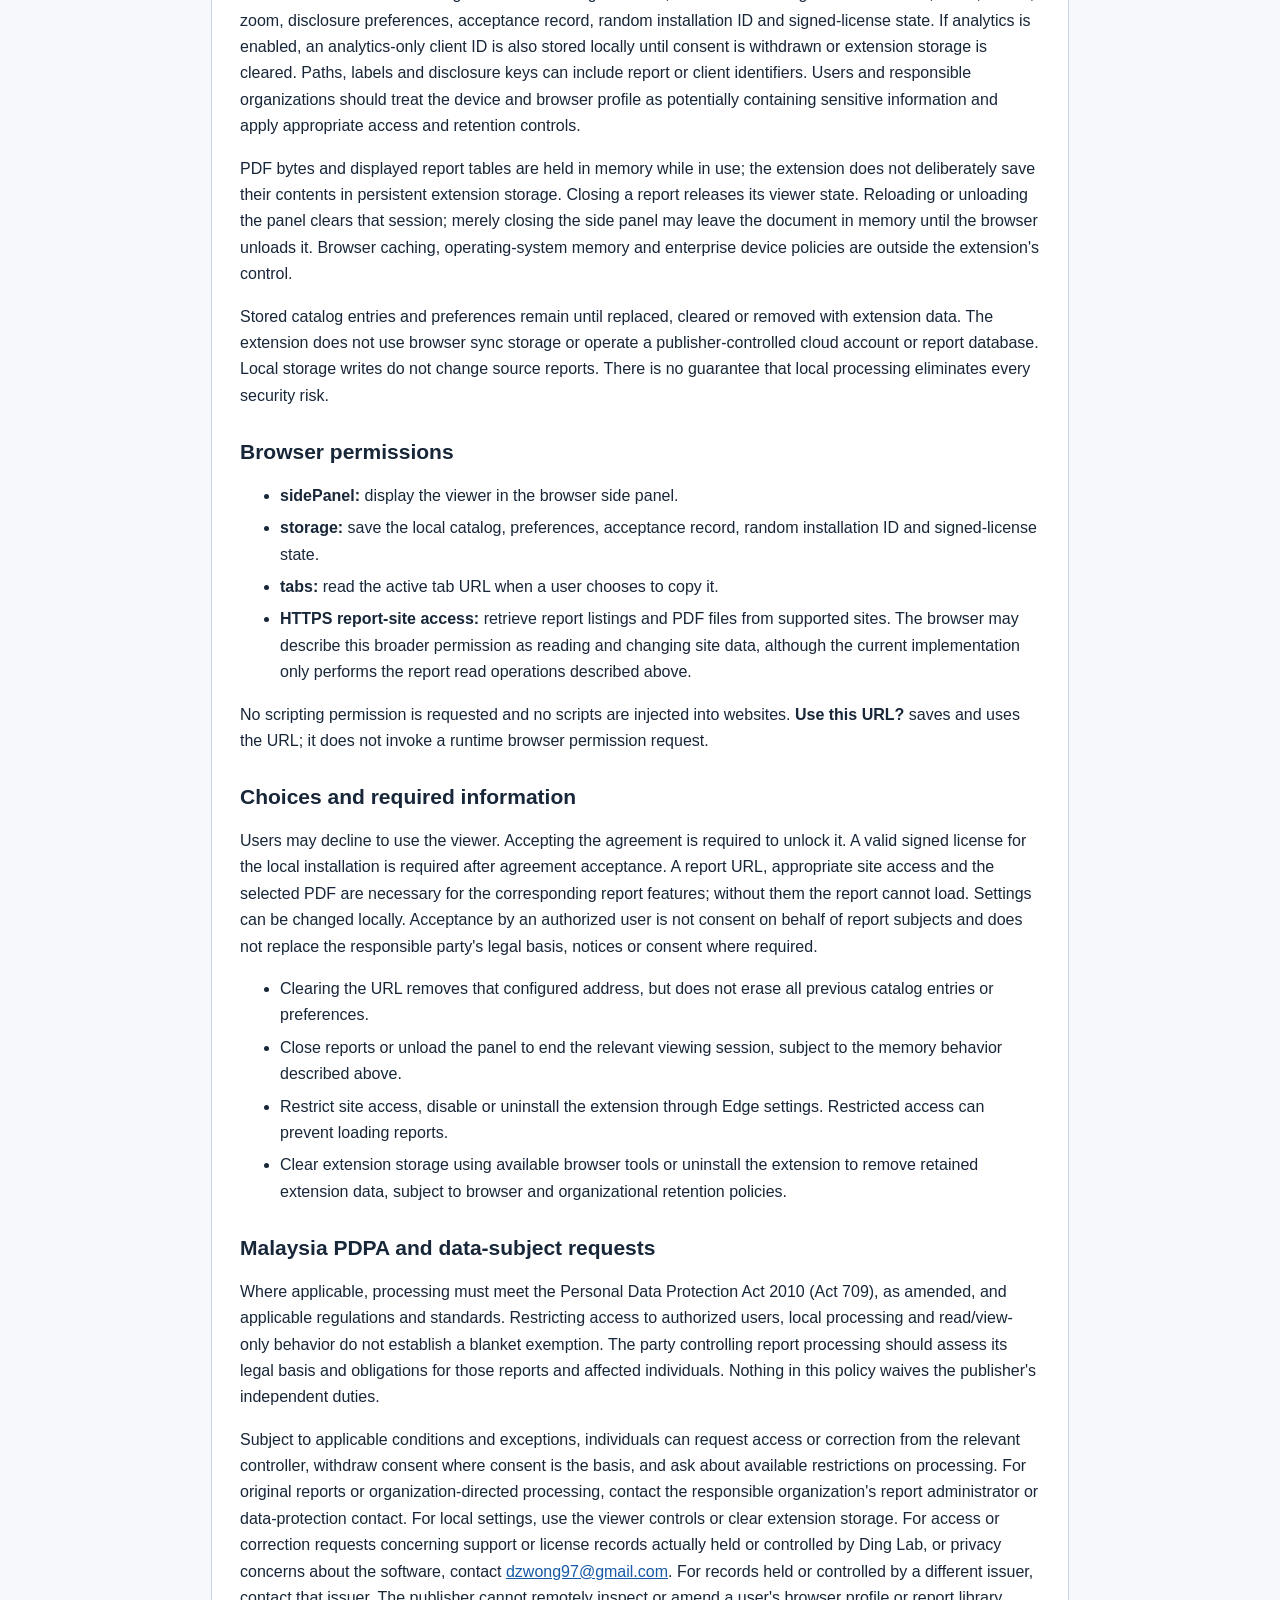
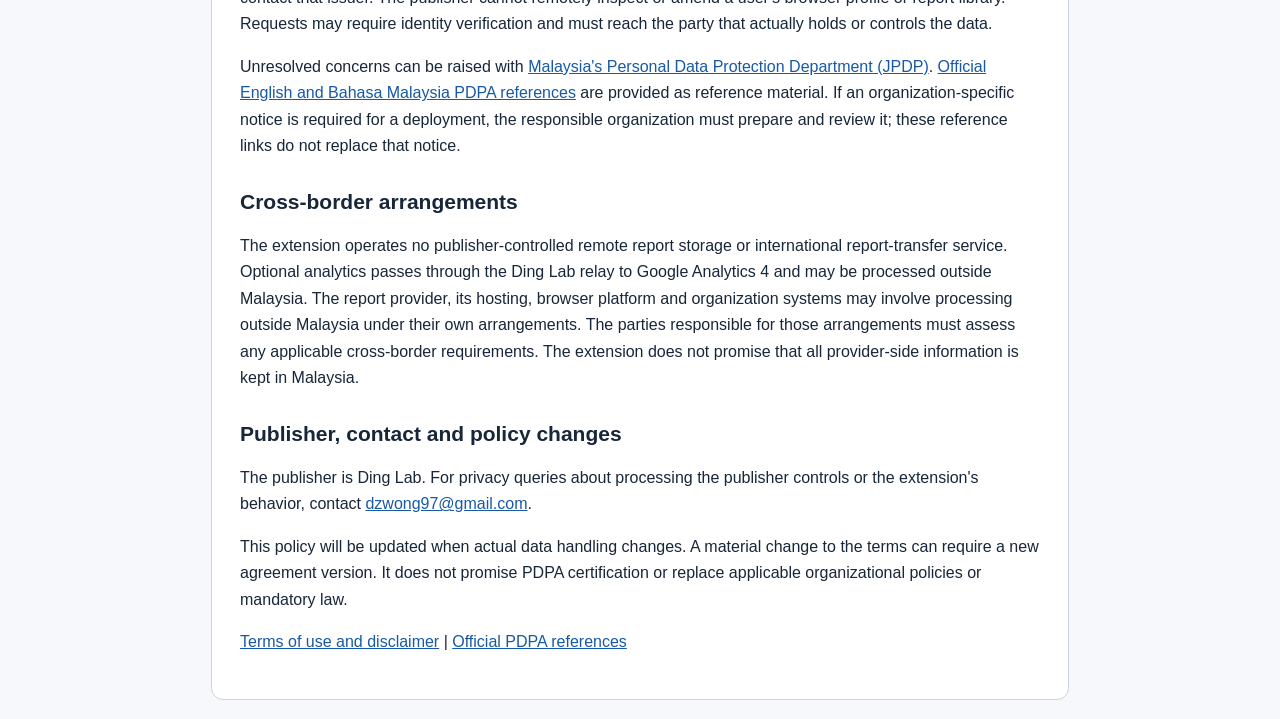
==== commit 716bbb09: "Disclose DMS analytics session timing" ====
--- a/index.html
+++ b/index.html
@@ -1,6 +1,6 @@
 <!doctype html>
 <html lang="en"><head><meta charset="utf-8"><meta name="viewport" content="width=device-width, initial-scale=1"><title>Privacy policy | DMS Viewer</title><link rel="stylesheet" href="legal.css"><script src="legal-page.js" defer></script></head><body><main><h1>Privacy policy</h1>
-<p class="meta">DMS Viewer - Version 1.0.4 - Applies to DMS Viewer 1.0.4</p>
+<p class="meta">DMS Viewer - Version 1.0.5 - Applies to DMS Viewer 1.0.5</p>
 <p><a href="privacy-policy-ms.html" lang="ms">Bahasa Malaysia</a></p>
 <p>This policy describes DMS Viewer's handling of report information in Microsoft Edge. The viewer is intended only for authorized users. This notice also informs individuals whose personal information may appear in reports. The extension is a local read/view tool, not a publisher-hosted report-processing service.</p>
 <h2>Authorized users and processing responsibilities</h2>
@@ -17,13 +17,13 @@
 <p>A valid license is necessary to unlock report features. Invalid, mismatched or expired licenses leave the viewer locked. Removing the license through the License control removes the stored license but keeps the installation ID and other viewer data. Clearing extension storage or uninstalling removes retained extension data, subject to browser and organizational retention behavior.</p>
 <h2>Network access and recipients</h2>
 <p>Requests go directly from the browser to the configured report site using the user's existing sign-in. The extension does not request or store passwords. The report provider receives normal request information, which may include the IP address, requested paths and browser-managed authentication cookies. The provider's hosting, logs and authentication are subject to its own policies and the responsible organization's arrangements.</p>
-<p>PDF parsing and calculations run locally with bundled libraries. The extension does not send reports, extracted tables, browsing data or credentials to the publisher, analytics services, advertisers or an external processing service. It contains no advertising. Version 1.0.4 offers optional analytics as described below. Version 1.0.0 has no telemetry; version 1.0.1 consent covered viewer-open counts only. If a user voluntarily contacts support, the submitted support information is handled through that selected channel, separately from the extension's automatic operation. Emails are kept internally for handling support or license requests. The mailbox provider handles email delivery and storage. Ding Lab keeps no separate support or licensing register. Do not include live client reports or credentials in public reviews or support requests.</p>
+<p>PDF parsing and calculations run locally with bundled libraries. The extension does not send reports, extracted tables, browsing data or credentials to the publisher, analytics services, advertisers or an external processing service. It contains no advertising. Version 1.0.5 offers optional analytics as described below. Version 1.0.0 has no telemetry; version 1.0.1 consent covered viewer-open counts only. If a user voluntarily contacts support, the submitted support information is handled through that selected channel, separately from the extension's automatic operation. Emails are kept internally for handling support or license requests. The mailbox provider handles email delivery and storage. Ding Lab keeps no separate support or licensing register. Do not include live client reports or credentials in public reviews or support requests.</p>
 <h2>Optional license-linked usage analytics</h2>
-<p>Version 1.0.4 offers optional analytics through a separate checkbox, off initially. A fresh opt-in is required after upgrading, including from earlier analytics versions. If you opt in and analytics is configured, the extension sends fixed events for licensed viewer startup (<code>viewer_open</code>), catalog refresh (<code>catalog_refresh</code>), each opening of the calendar (<code>calendar_opened</code>), column visibility changes (<code>column_visibility_changed</code>), opening the report filter (<code>report_filter_opened</code>), changing a report filter (<code>report_filter_changed</code>), and one result after each deliberate report selection settles, including selecting the same item again (<code>report_open_result</code>).</p>
+<p>Version 1.0.5 offers optional analytics in the License screen. With no saved preference, the checkbox is preselected for review, but sharing does not start until you choose <strong>Confirm sharing</strong>. Saved opt-outs are restored. Unchecking stops future sharing immediately, removes the analytics client ID and retains only an off preference. Version 1.0.4 required fresh opt-in; version 1.0.5 retains the existing sharing preference. If you opt in and analytics is configured, the extension sends fixed events for licensed viewer startup (<code>viewer_open</code>), catalog refresh (<code>catalog_refresh</code>), each opening of the calendar (<code>calendar_opened</code>), column visibility changes (<code>column_visibility_changed</code>), opening the report filter (<code>report_filter_opened</code>), changing a report filter (<code>report_filter_changed</code>), and one result after each deliberate report selection settles, including selecting the same item again (<code>report_open_result</code>).</p>
 <p>For <code>report_open_result</code>, <code>report_name</code> is a canonical built-in report type title, and <code>open_status</code> is <code>opened</code> or <code>not_opened</code>. Cached reports and reports rendered with warnings count as opened. An incomplete operation or closed panel may prevent delivery. For <code>report_filter_changed</code>, <code>report_name</code> is a canonical built-in title or <code>All reports</code>, and <code>filter_state</code> is <code>enabled</code> or <code>disabled</code>.</p>
-<p>Column visibility events include a <code>column_key</code> from <code>currency</code>, <code>stockName</code>, <code>contractDate</code>, <code>contractNo</code>, <code>dueDate</code>, <code>other</code> or <code>all</code>, and <code>old_visibility</code> and <code>new_visibility</code> values of <code>shown</code>, <code>hidden</code> or <code>mixed</code>; <code>mixed</code> is used only for the previous state of All. For example, currency may change from shown to hidden, or All from mixed to shown. Other columns map to <code>other</code>. Events also include the extension version, a random analytics-only client ID and an opaque reference derived using SHA-256 from the randomly assigned signed license ID. The reference is used as Google Analytics user ID. It is associated with an issued license; a renewal changes it. The issuer can derive the same reference from the issued license to look up its usage, so it is license-linked rather than anonymous.</p>
+<p>Column visibility events include a <code>column_key</code> from <code>currency</code>, <code>stockName</code>, <code>contractDate</code>, <code>contractNo</code>, <code>dueDate</code>, <code>other</code> or <code>all</code>, and <code>old_visibility</code> and <code>new_visibility</code> values of <code>shown</code>, <code>hidden</code> or <code>mixed</code>; <code>mixed</code> is used only for the previous state of All. For example, currency may change from shown to hidden, or All from mixed to shown. Other columns map to <code>other</code>. Events also include the extension version, a numeric per-panel session reference and elapsed interval between events, a random analytics-only client ID and an opaque reference derived using SHA-256 from the randomly assigned signed license ID. The elapsed interval is not a measure of active viewing duration. The license-derived reference is used as Google Analytics user ID. It is associated with an issued license; a renewal changes it. The issuer can derive the same reference from the issued license to look up its usage, so it is license-linked rather than anonymous.</p>
 <p>Events go to Google Analytics 4 through a Ding Lab relay hosted by Cloudflare. Cloudflare receives the ordinary request IP address as relay host. Events include canonical report type titles as described above, but do not include raw report IDs, dynamic titles, dates, filenames, report contents, error details, raw labels, report URLs, raw license IDs or credentials. The license button is not tracked. Analytics helps Ding Lab understand feature usage and improve DMS Viewer. If analytics is not configured, no analytics is collected.</p>
-<p>You can withdraw consent at any time by clearing “Help improve DMS Viewer by sharing license-linked feature usage and report type names with Ding Lab through Google Analytics.” in the extension. Withdrawal stops future analytics events and deletes the local analytics ID; it does not delete events already received. Contact Ding Lab at <a href="mailto:dzwong97@gmail.com">dzwong97@gmail.com</a> about analytics data requests. Analytics processing and retention depend on the relay and Google Analytics configuration.</p>
+<p>You can withdraw consent at any time by opening <strong>License</strong> and clearing “Help improve DMS Viewer by sharing license-linked feature usage and report type names with Ding Lab through Google Analytics.” in the extension. Withdrawal stops future analytics events and deletes the local analytics ID; it does not delete events already received. Contact Ding Lab at <a href="mailto:dzwong97@gmail.com">dzwong97@gmail.com</a> about analytics data requests. Analytics processing and retention depend on the relay and Google Analytics configuration.</p>
 <h2>Local storage, retention and security</h2>
 <p>Local browser extension storage retains the configured URL, discovered catalog URLs and labels, filters, theme, zoom, disclosure preferences, acceptance record, random installation ID and signed-license state. If analytics is enabled, an analytics-only client ID is also stored locally until consent is withdrawn or extension storage is cleared. Paths, labels and disclosure keys can include report or client identifiers. Users and responsible organizations should treat the device and browser profile as potentially containing sensitive information and apply appropriate access and retention controls.</p>
 <p>PDF bytes and displayed report tables are held in memory while in use; the extension does not deliberately save their contents in persistent extension storage. Closing a report releases its viewer state. Reloading or unloading the panel clears that session; merely closing the side panel may leave the document in memory until the browser unloads it. Browser caching, operating-system memory and enterprise device policies are outside the extension's control.</p>
